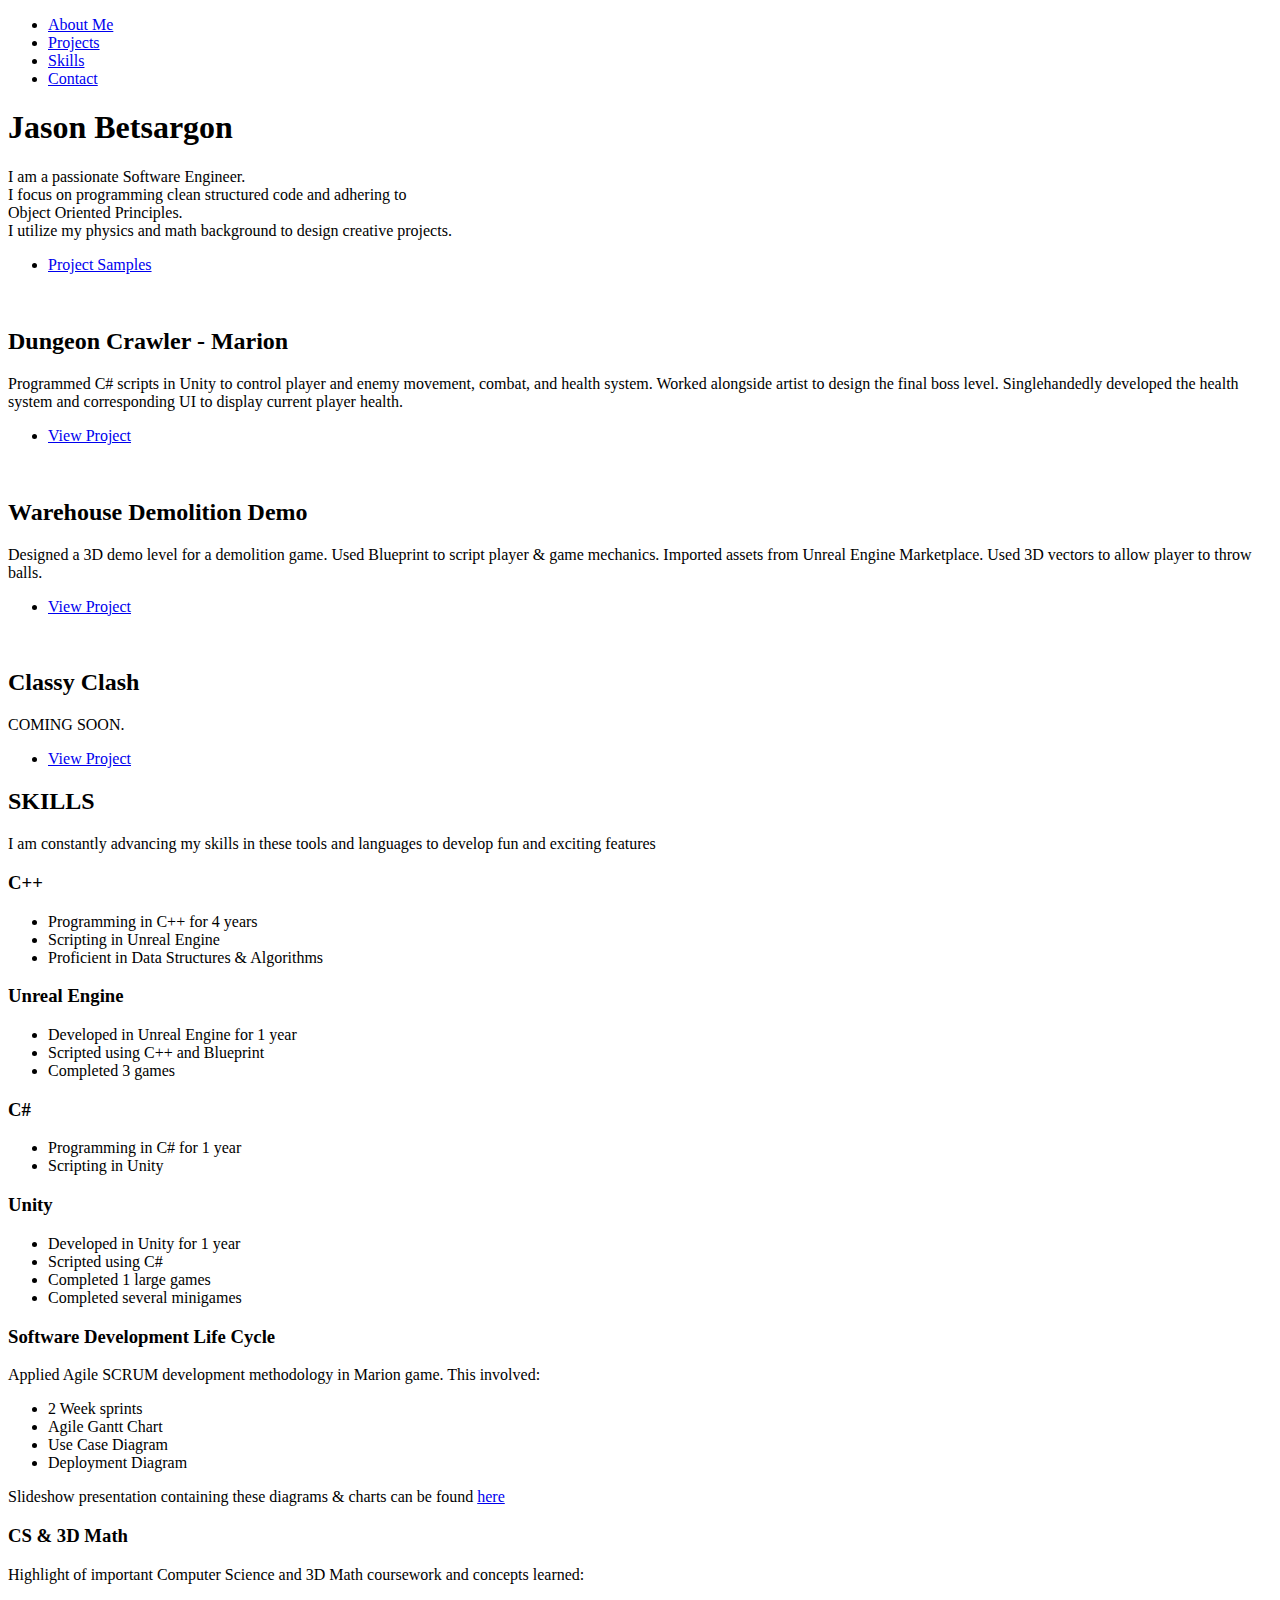
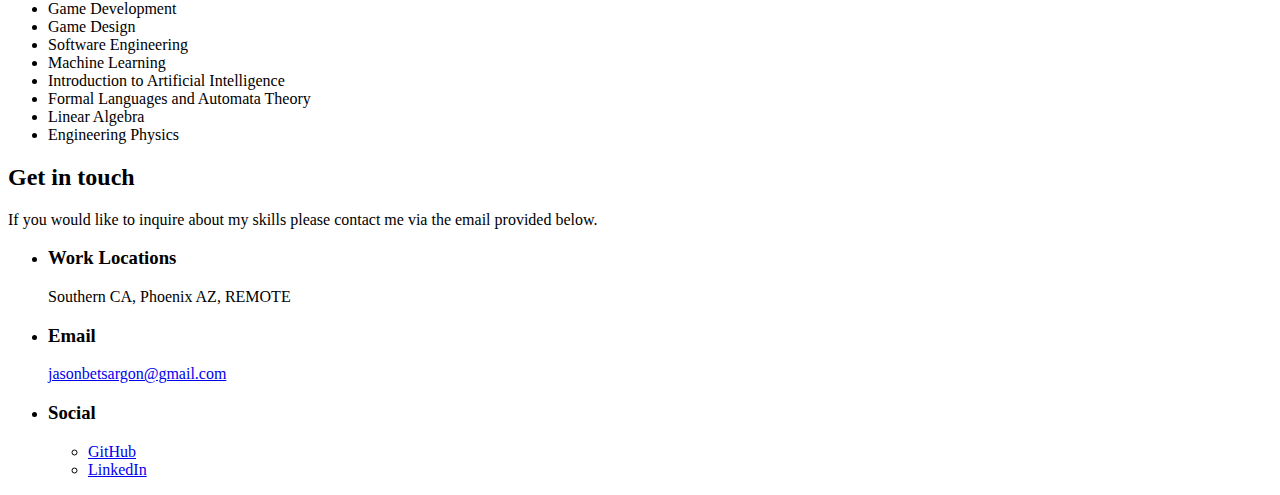
==== index.html @ b2f54de7 "Update index.html" ====
<!DOCTYPE HTML>
<!--
	Hyperspace by HTML5 UP
	html5up.net | @ajlkn
	Free for personal and commercial use under the CCA 3.0 license (html5up.net/license)
-->
<html>
	<head>
		<title>Portfolio</title>
		<meta charset="utf-8" />
		<meta name="viewport" content="width=device-width, initial-scale=1, user-scalable=no" />
		<link rel="stylesheet" href="assets/css/main.css" />
		<noscript><link rel="stylesheet" href="assets/css/noscript.css" /></noscript>
	</head>
	<body class="is-preload">

		<!-- Sidebar -->
			<section id="sidebar">
				<div class="inner">
					<nav>
						<ul>
							<li><a href="#intro">About Me</a></li>
							<li><a href="#one">Projects</a></li>
							<li><a href="#two">Skills</a></li>
							<li><a href="#three">Contact</a></li>
						</ul>
					</nav>
				</div>
			</section>

		<!-- Wrapper -->
			<div id="wrapper">

				<!-- Intro -->
					<section id="intro" class="wrapper style1 fullscreen fade-up">
						<div class="inner">
							<h1>Jason Betsargon</h1>
							<p>I am a passionate Software Engineer. <br />
							I focus on programming clean structured code and adhering to <br/>
							Object Oriented Principles.<br />
							I utilize my physics and math background to design creative projects.</p>
							<ul class="actions">
								<li><a href="#one" class="button scrolly">Project Samples</a></li>
							</ul>
						</div>
					</section>

				<!-- One -->
					<section id="one" class="wrapper style2 spotlights">
						<section>
							<a href="marion.html" class="image"><img src="images/marion1.jpg" alt="" data-position="center center" /></a>
							<div class="content">
								<div class="inner">
									<h2>Dungeon Crawler - Marion</h2>
									<p>Programmed C# scripts in Unity to control player and enemy movement, combat, and health system. 
										Worked alongside artist to design the final boss level. Singlehandedly 
										developed the health system and corresponding UI to display current player health. </p>
									<ul class="actions">
										<li><a href="marion.html" target="_blank" class="button">View Project</a></li>
									</ul>
								</div>
							</div>
						</section>
						<section>
							<a href="warehouse demolition.html" class="image"><img src="images/vlcsnap-2022-09-05-23h18m21s183.png" alt="" data-position="top center" /></a>
							<div class="content">
								<div class="inner">
									<h2>Warehouse Demolition Demo</h2>
									<p>Designed a 3D demo level for a demolition game. Used Blueprint to script player & 
										game mechanics. Imported assets from Unreal Engine Marketplace. Used 3D vectors 
										to allow player to throw balls.</p>
									<ul class="actions">
										<li><a href="warehouse demolition.html" target="_blank" class="button">View Project</a></li>
									</ul>
								</div>
							</div>
						</section>
						<section>
							<a href="obstacle run.html" class="image"><img src="images/pic03.jpg" alt="" data-position="25% 25%" /></a>
							<div class="content">
								<div class="inner">
									<h2>Classy Clash</h2>
									<p>COMING SOON.</p>
									<ul class="actions">
										<li><a href="obstacle run.html" target="_blank" class="button">View Project</a></li>
									</ul>
								</div>
							</div>
						</section>
					</section>

				<!-- Two -->
					<section id="two" class="wrapper style3 fade-up">
						<div class="inner">
							<h2>SKILLS</h2>
							<p>I am constantly advancing my skills in these tools and languages to develop fun and exciting features</p>
							<div class="features">
								<section>
									<span class="icon solid major fa-code"></span>
									<h3>C++</h3>
									<p>
										<ul>
											<li>Programming in C++ for 4 years</li>
											<li>Scripting in Unreal Engine</li>
											<li>Proficient in Data Structures & Algorithms</li>
										</ul>
									</p>
								</section>
								<section>
									<span class="icon solid major fa-desktop"></span>
									<h3>Unreal Engine</h3>
									<p>
										<ul>
											<li>Developed in Unreal Engine for 1 year</li>
											<li>Scripted using C++ and Blueprint</li>
											<li>Completed 3 games</li>
										</ul>
									</p>
								</section>
								<section>
									<span class="icon solid major fa-code"></span>
									<h3>C#</h3>
									<p>
										<ul>
											<li>Programming in C# for 1 year</li>
											<li>Scripting in Unity</li>
										</ul>
									</p>
								</section>
								<section>
									<span class="icon solid major fa-desktop"></span>
									<h3>Unity</h3>
									<p>
										<ul>
											<li>Developed in Unity for 1 year</li>
											<li>Scripted using C#</li>
											<li>Completed 1 large games</li>
											<li>Completed several minigames</li>
										</ul>
									</p>
								</section>
								<section>
									<span class="icon major fa-gem"></span>
									<h3>Software Development Life Cycle</h3>
									<p>Applied Agile SCRUM development methodology in Marion game. This involved: 
									<ul>
										<li>2 Week sprints</li>
										<li>Agile Gantt Chart</li>
										<li>Use Case Diagram</li>
										<li>Deployment Diagram</li>
									</ul>
									Slideshow presentation containing these diagrams & charts can be found 
									<a href = "https://docs.google.com/presentation/d/1pOGmqnr9TweBfdFLP4l63LkqtCLtgBRUUoQ4bgDobNs/edit#slide=id.g1f87997393_0_782" 
									   target = "_blank">here</a>
									</p>
								</section>
								<section>
									<span class="icon major fa-gem"></span>
									<h3>CS & 3D Math</h3>
									<p>Highlight of important Computer Science and 3D Math coursework and concepts learned: 
									<ul>
										<li>Game Development</li>
										<li>Game Design</li>
										<li>Software Engineering</li>
										<li>Machine Learning</li>
										<li>Introduction to Artificial Intelligence</li>
										<li>Formal Languages and Automata Theory</li>
										<li>Linear Algebra</li>
										<li>Engineering Physics</li>
									</ul>
									</p>
								</section>
							</div>
						</div>
					</section>

				<!-- Three -->
					<section id="three" class="wrapper style1 fade-up">
						<div class="inner">
							<h2>Get in touch</h2>
							<p>If you would like to inquire about my skills please contact me via the email provided below.</p>
							<div>
								<section>
									<ul class="contact">
										<li>
											<h3>Work Locations</h3>
											<span>Southern CA, Phoenix AZ, REMOTE</span>
										</li>
										<li>
											<h3>Email</h3>
											<a href="#">jasonbetsargon@gmail.com</a>
										</li>
										<li>
											<h3>Social</h3>
											<ul class="icons">
												<li><a href="https://github.com/JasonBet" target="_blank" class="icon brands fa-github"><span class="label">GitHub</span></a></li>
												<li><a href="https://www.linkedin.com/in/jason-betsargon/" target="_blank" class="icon brands fa-linkedin-in"><span class="label">LinkedIn</span></a></li>
											</ul>
										</li>
									</ul>
								</section>
							</div>
						</div>
					</section>

			</div>

		<!-- Footer -->

		<!-- Scripts -->
			<script src="assets/js/jquery.min.js"></script>
			<script src="assets/js/jquery.scrollex.min.js"></script>
			<script src="assets/js/jquery.scrolly.min.js"></script>
			<script src="assets/js/browser.min.js"></script>
			<script src="assets/js/breakpoints.min.js"></script>
			<script src="assets/js/util.js"></script>
			<script src="assets/js/main.js"></script>

	</body>
</html>
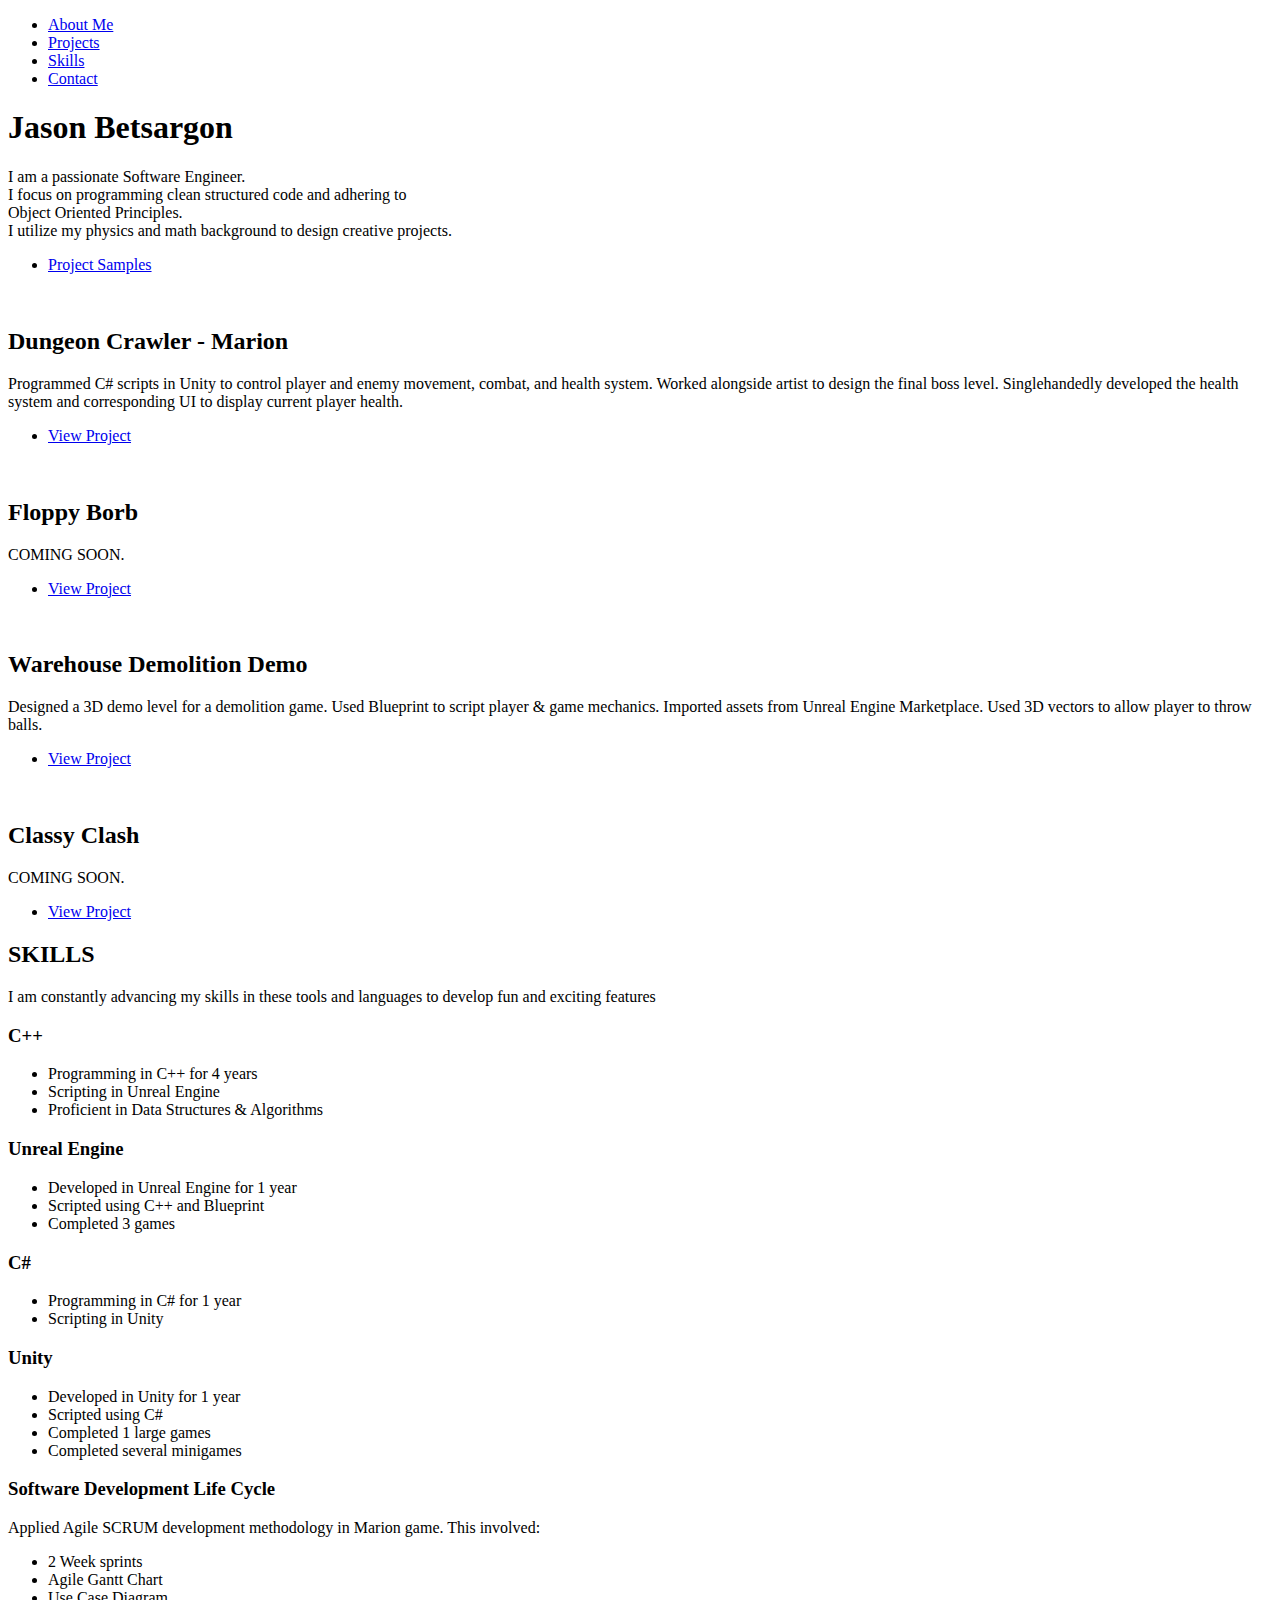
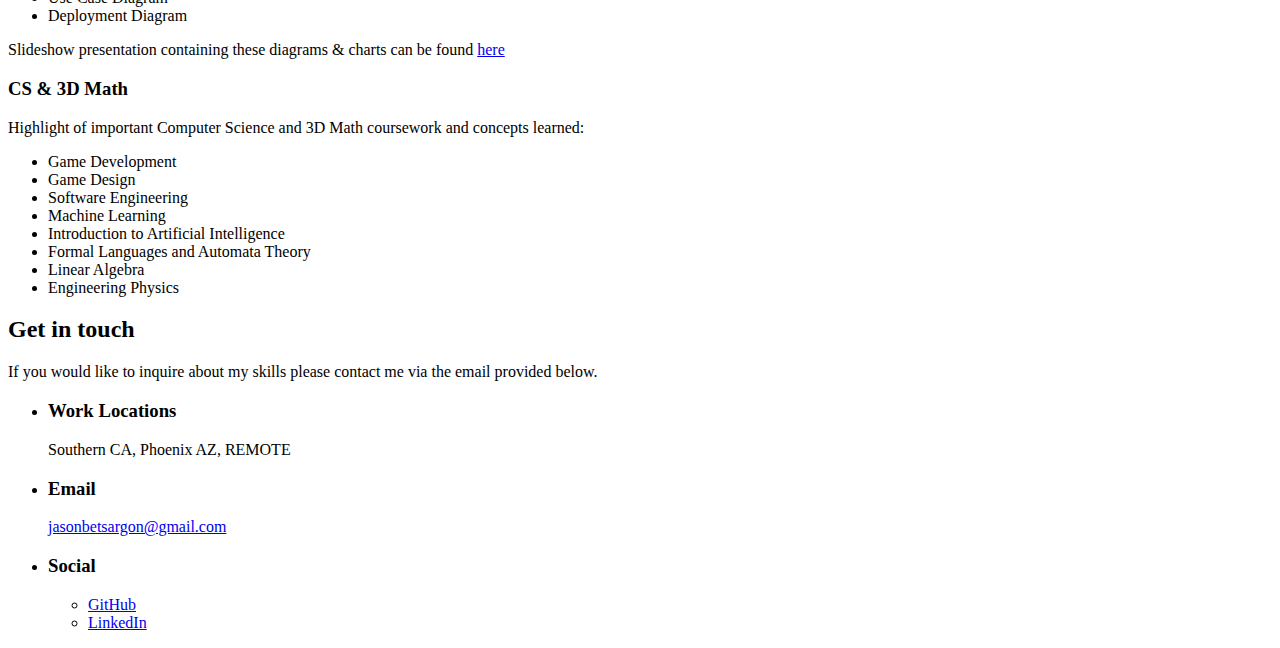
==== commit 6bb28b82: "Update index.html" ====
--- a/index.html
+++ b/index.html
@@ -57,6 +57,18 @@
 										developed the health system and corresponding UI to display current player health. </p>
 									<ul class="actions">
 										<li><a href="marion.html" target="_blank" class="button">View Project</a></li>
+									</ul>
+								</div>
+							</div>
+						</section>
+						<section>
+							<a href="Floppy Borb.html" class="image"><img src="images/pic03.jpg" alt="" data-position="25% 25%" /></a>
+							<div class="content">
+								<div class="inner">
+									<h2>Floppy Borb</h2>
+									<p>COMING SOON.</p>
+									<ul class="actions">
+										<li><a href="Floppy Borb.html" target="_blank" class="button">View Project</a></li>
 									</ul>
 								</div>
 							</div>
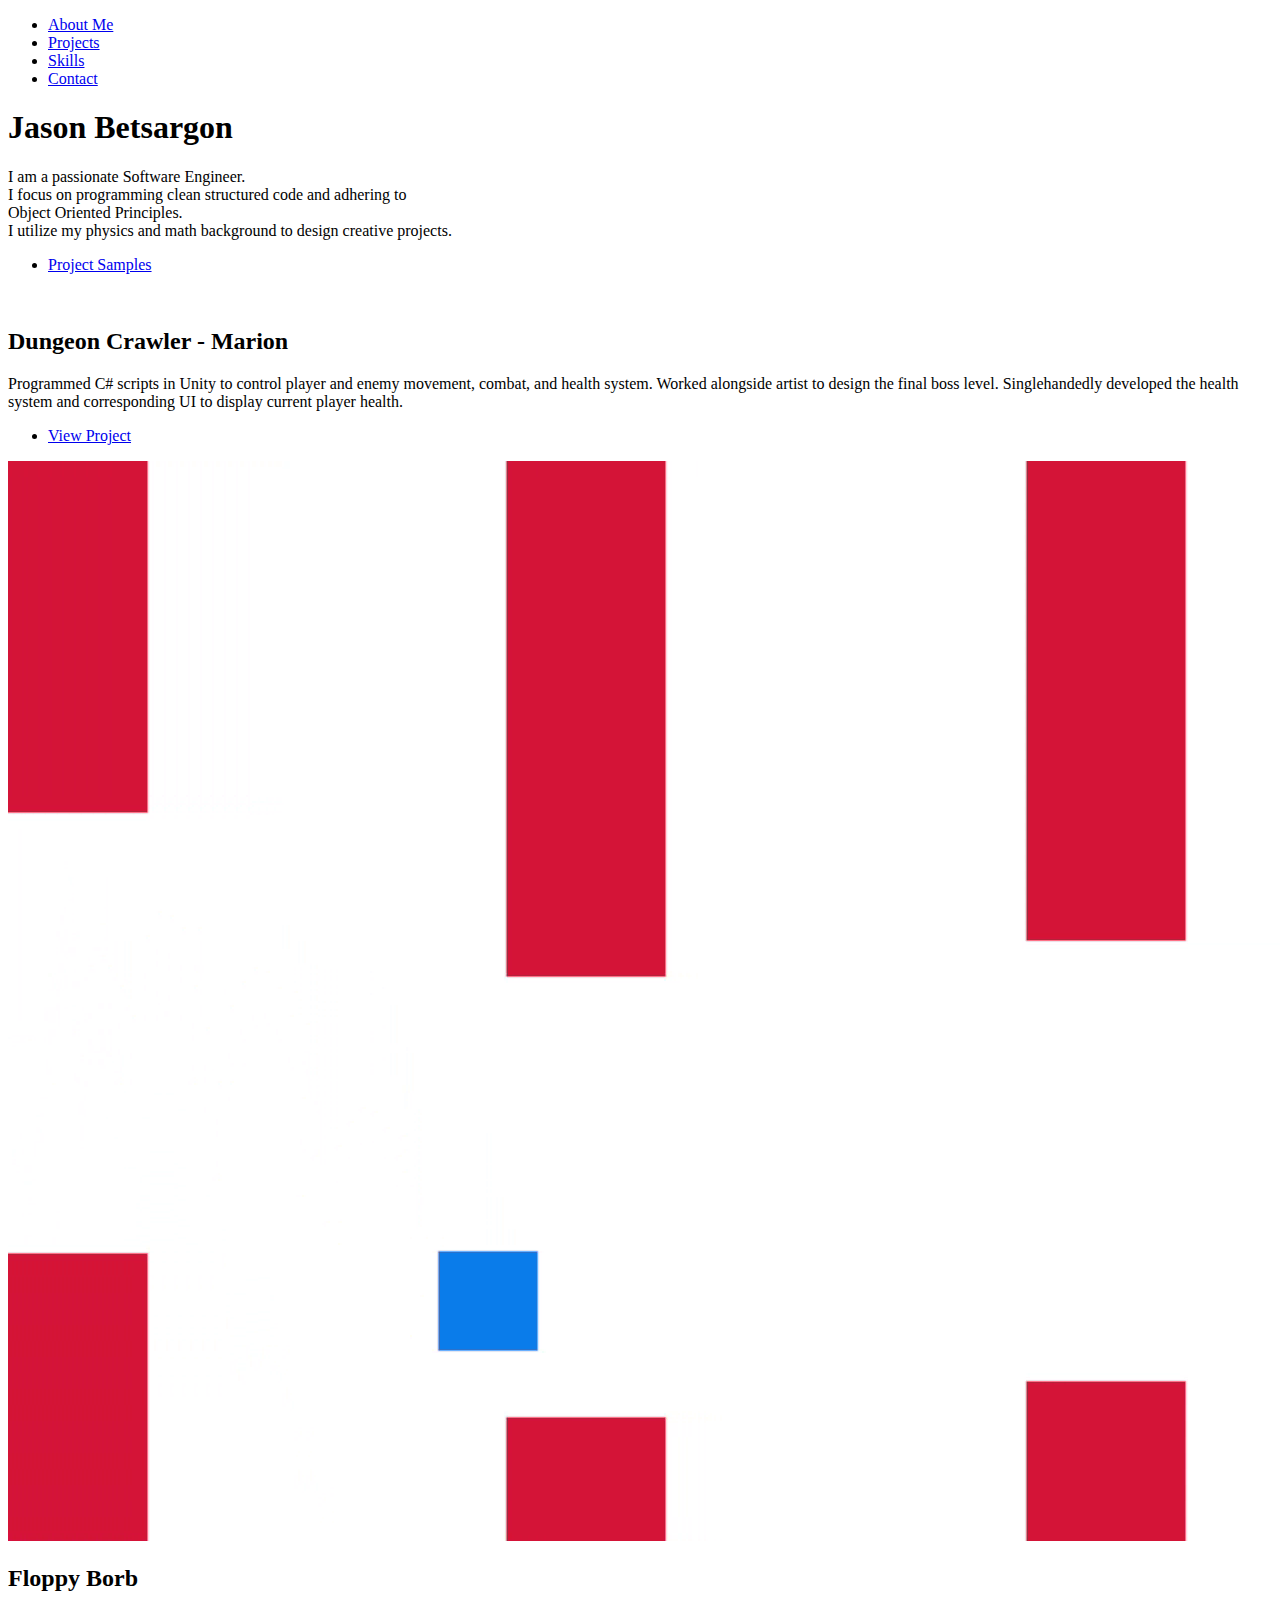
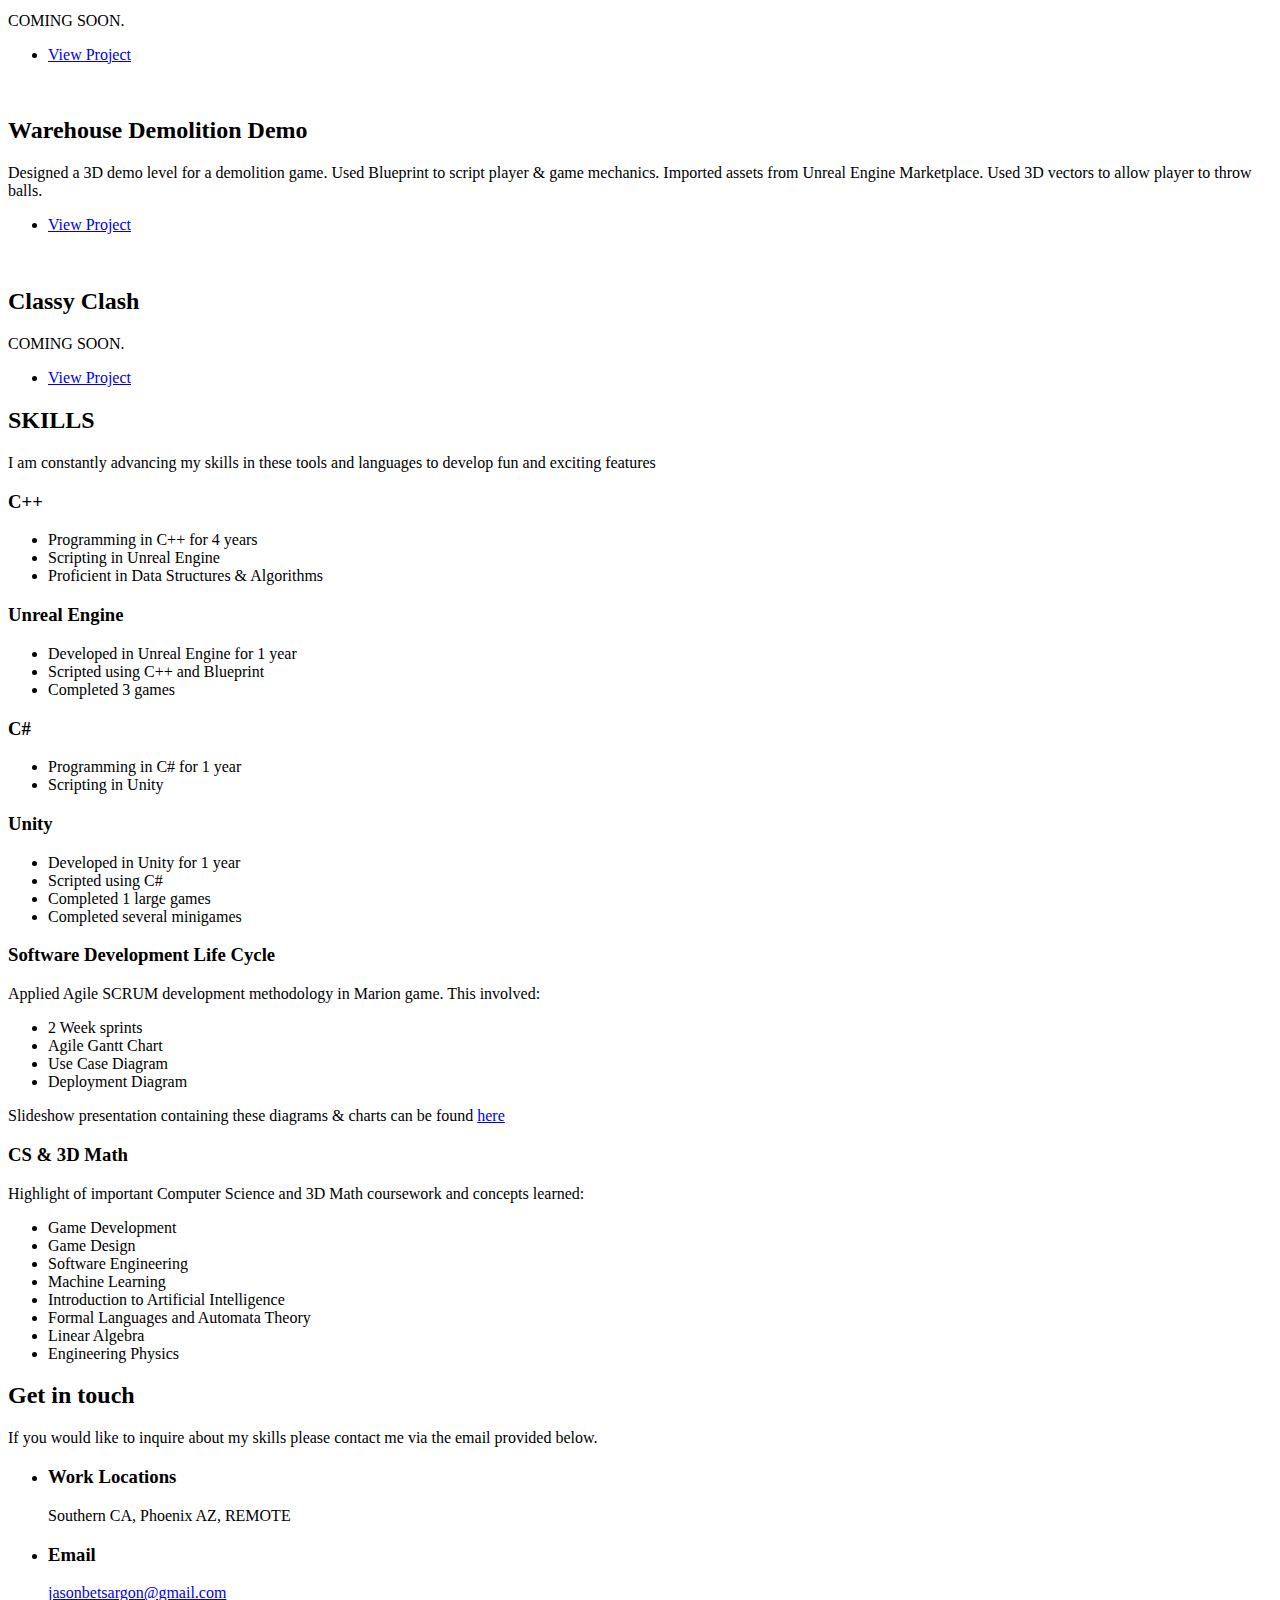
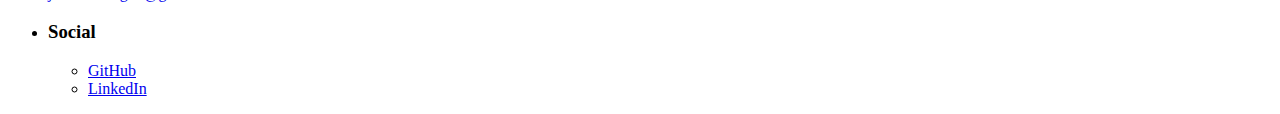
==== commit 5c086da0: "Update index.html" ====
--- a/index.html
+++ b/index.html
@@ -62,7 +62,7 @@
 							</div>
 						</section>
 						<section>
-							<a href="Floppy Borb.html" class="image"><img src="images/pic03.jpg" alt="" data-position="25% 25%" /></a>
+							<a href="Floppy Borb.html" class="image"><img src="images/floppyborb3.png" alt="" data-position="25% 25%" /></a>
 							<div class="content">
 								<div class="inner">
 									<h2>Floppy Borb</h2>
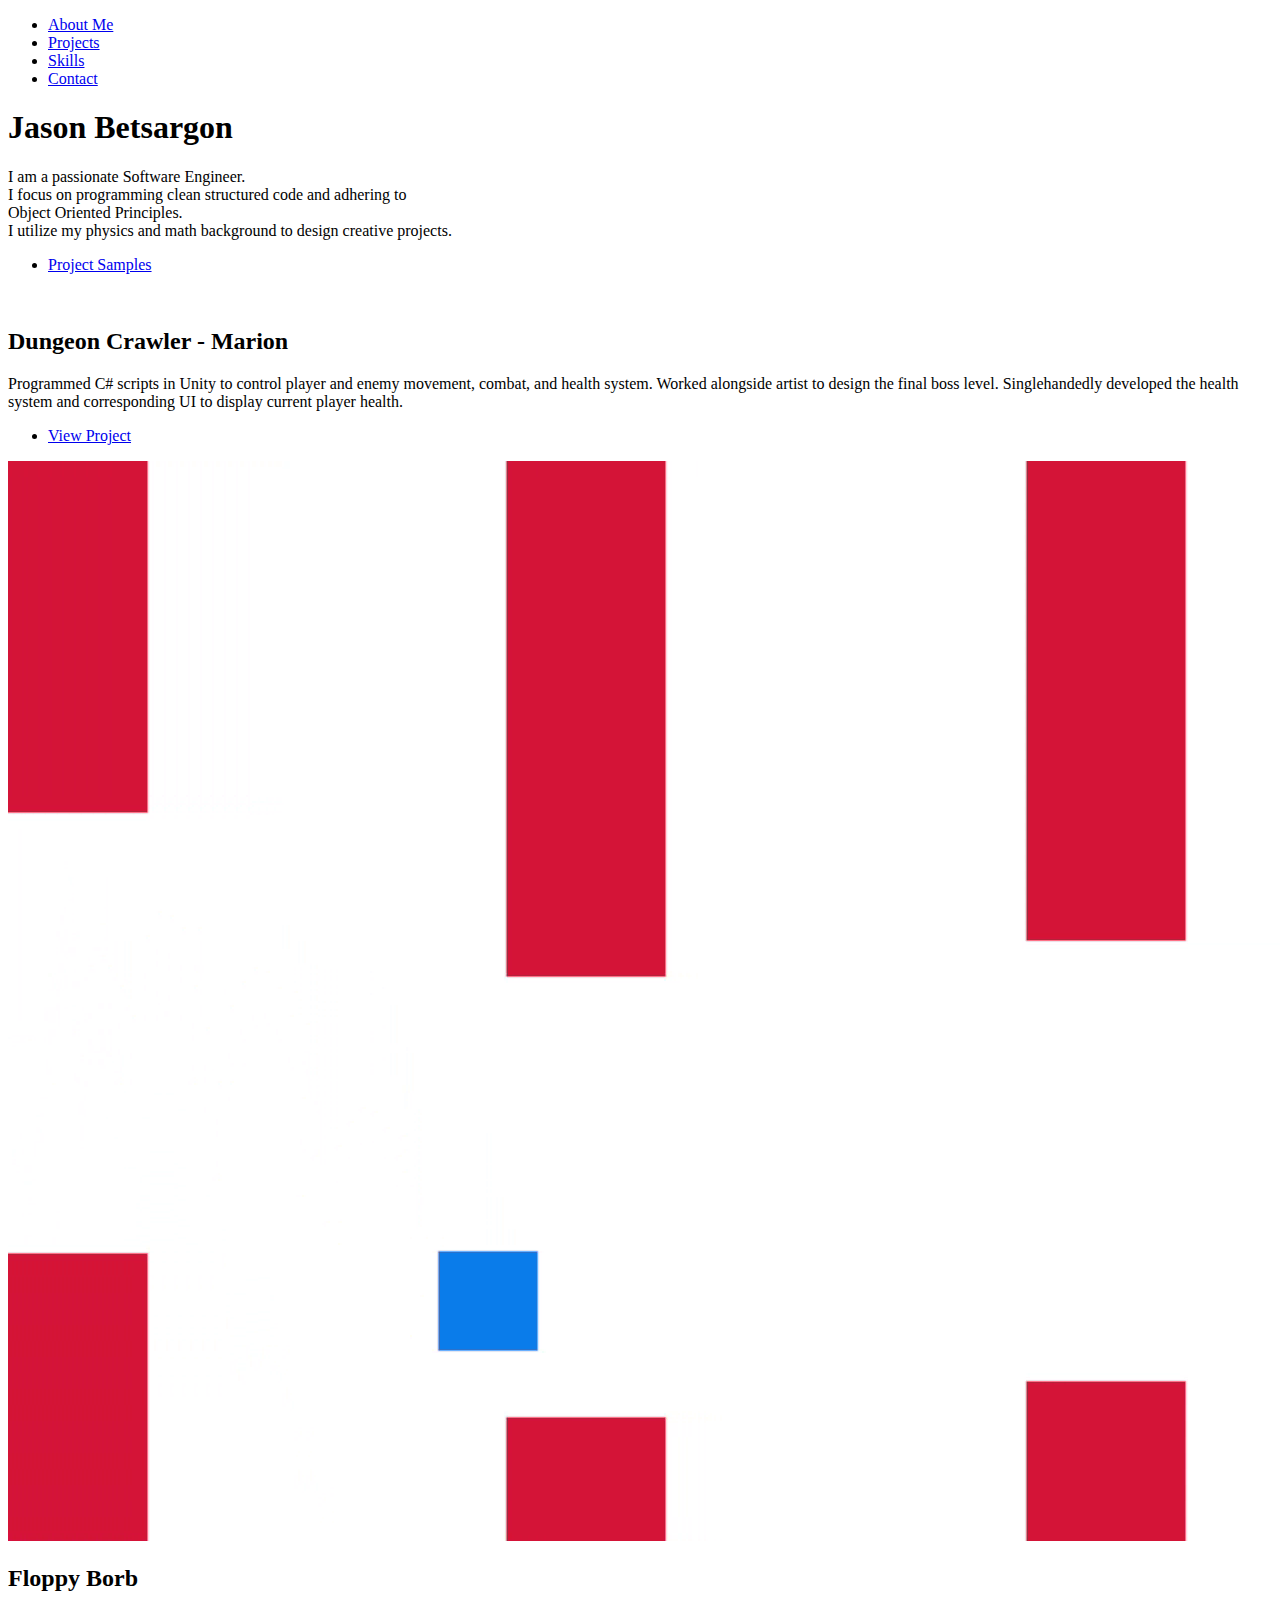
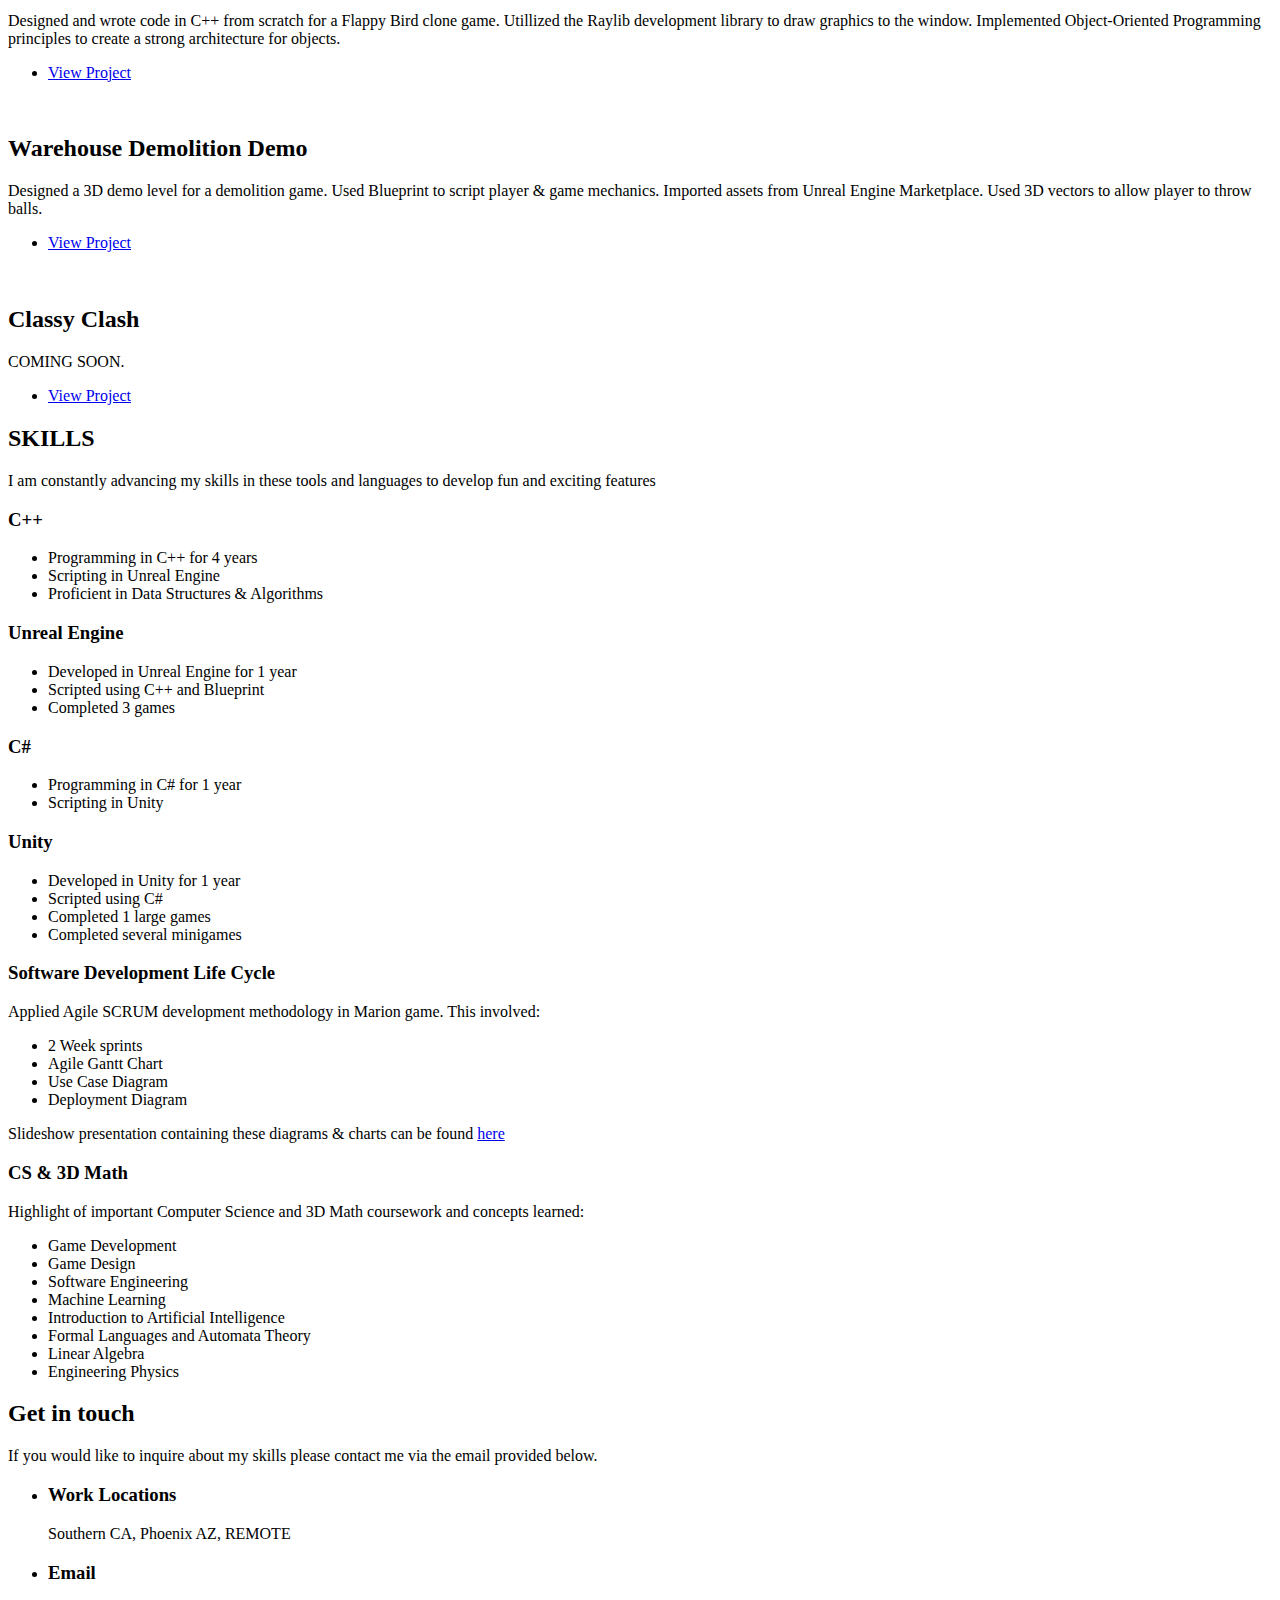
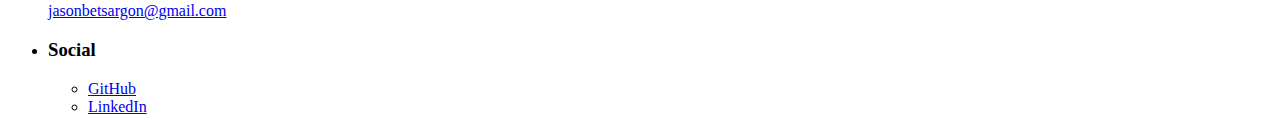
==== commit d7ea59a3: "Update index.html" ====
--- a/index.html
+++ b/index.html
@@ -66,7 +66,9 @@
 							<div class="content">
 								<div class="inner">
 									<h2>Floppy Borb</h2>
-									<p>COMING SOON.</p>
+									<p>Designed and wrote code in C++ from scratch for a Flappy Bird clone game. Utillized the Raylib development 
+									library to draw graphics to the window. Implemented Object-Oriented Programming principles to 
+									create a strong architecture for objects.</p>
 									<ul class="actions">
 										<li><a href="Floppy Borb.html" target="_blank" class="button">View Project</a></li>
 									</ul>
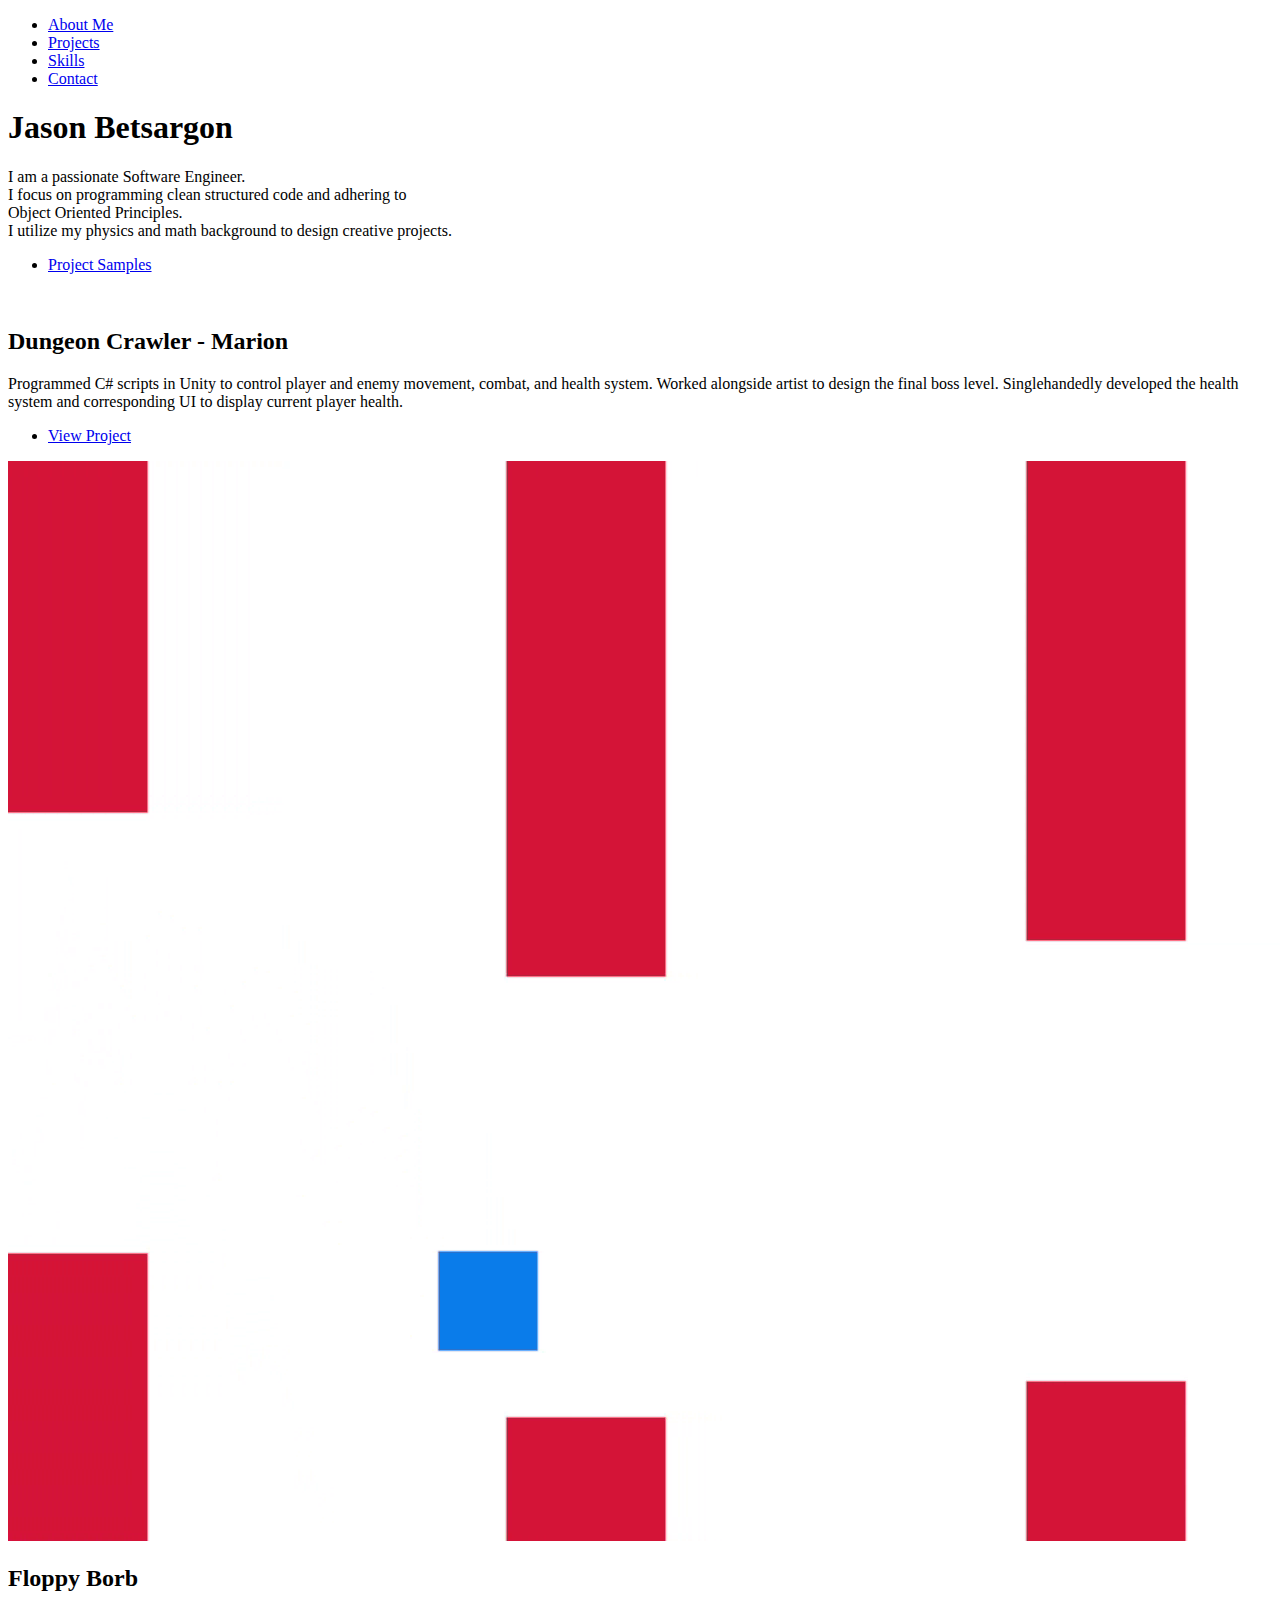
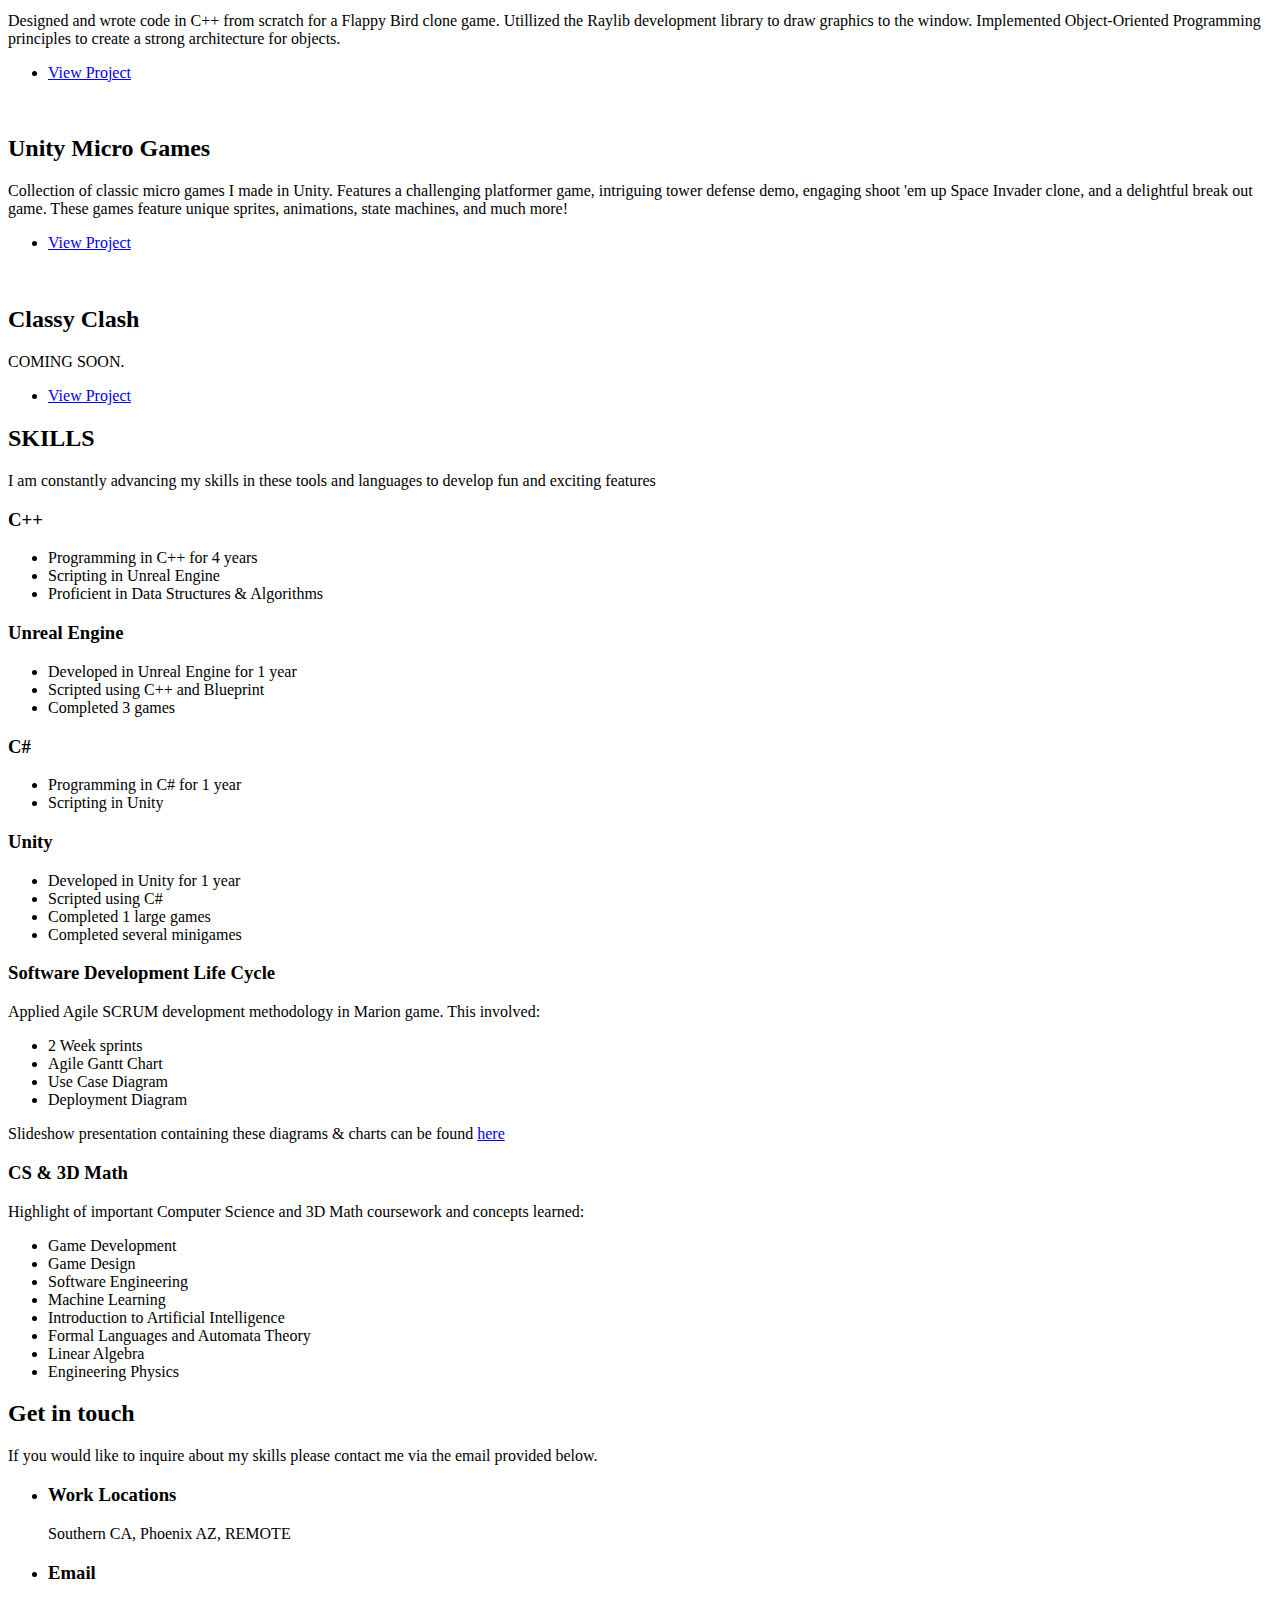
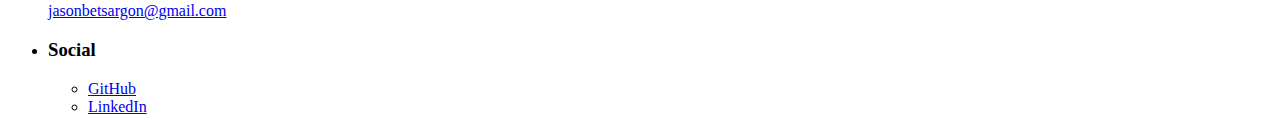
==== commit 6782b711: "Update index.html" ====
--- a/index.html
+++ b/index.html
@@ -76,15 +76,15 @@
 							</div>
 						</section>
 						<section>
-							<a href="warehouse demolition.html" class="image"><img src="images/vlcsnap-2022-09-05-23h18m21s183.png" alt="" data-position="top center" /></a>
-							<div class="content">
-								<div class="inner">
-									<h2>Warehouse Demolition Demo</h2>
-									<p>Designed a 3D demo level for a demolition game. Used Blueprint to script player & 
-										game mechanics. Imported assets from Unreal Engine Marketplace. Used 3D vectors 
-										to allow player to throw balls.</p>
-									<ul class="actions">
-										<li><a href="warehouse demolition.html" target="_blank" class="button">View Project</a></li>
+							<a href="Unity Micro Games.html" class="image"><img src="images/vlcsnap-2022-09-05-23h18m21s183.png" alt="" data-position="top center" /></a>
+							<div class="content">
+								<div class="inner">
+									<h2>Unity Micro Games</h2>
+									<p>Collection of classic micro games I made in Unity. Features a challenging platformer game, intriguing tower defense
+									demo, engaging shoot 'em up Space Invader clone, and a delightful break out game. These games feature unique sprites, 
+									animations, state machines, and much more!</p>
+									<ul class="actions">
+										<li><a href="Unity Micro Games.html" target="_blank" class="button">View Project</a></li>
 									</ul>
 								</div>
 							</div>
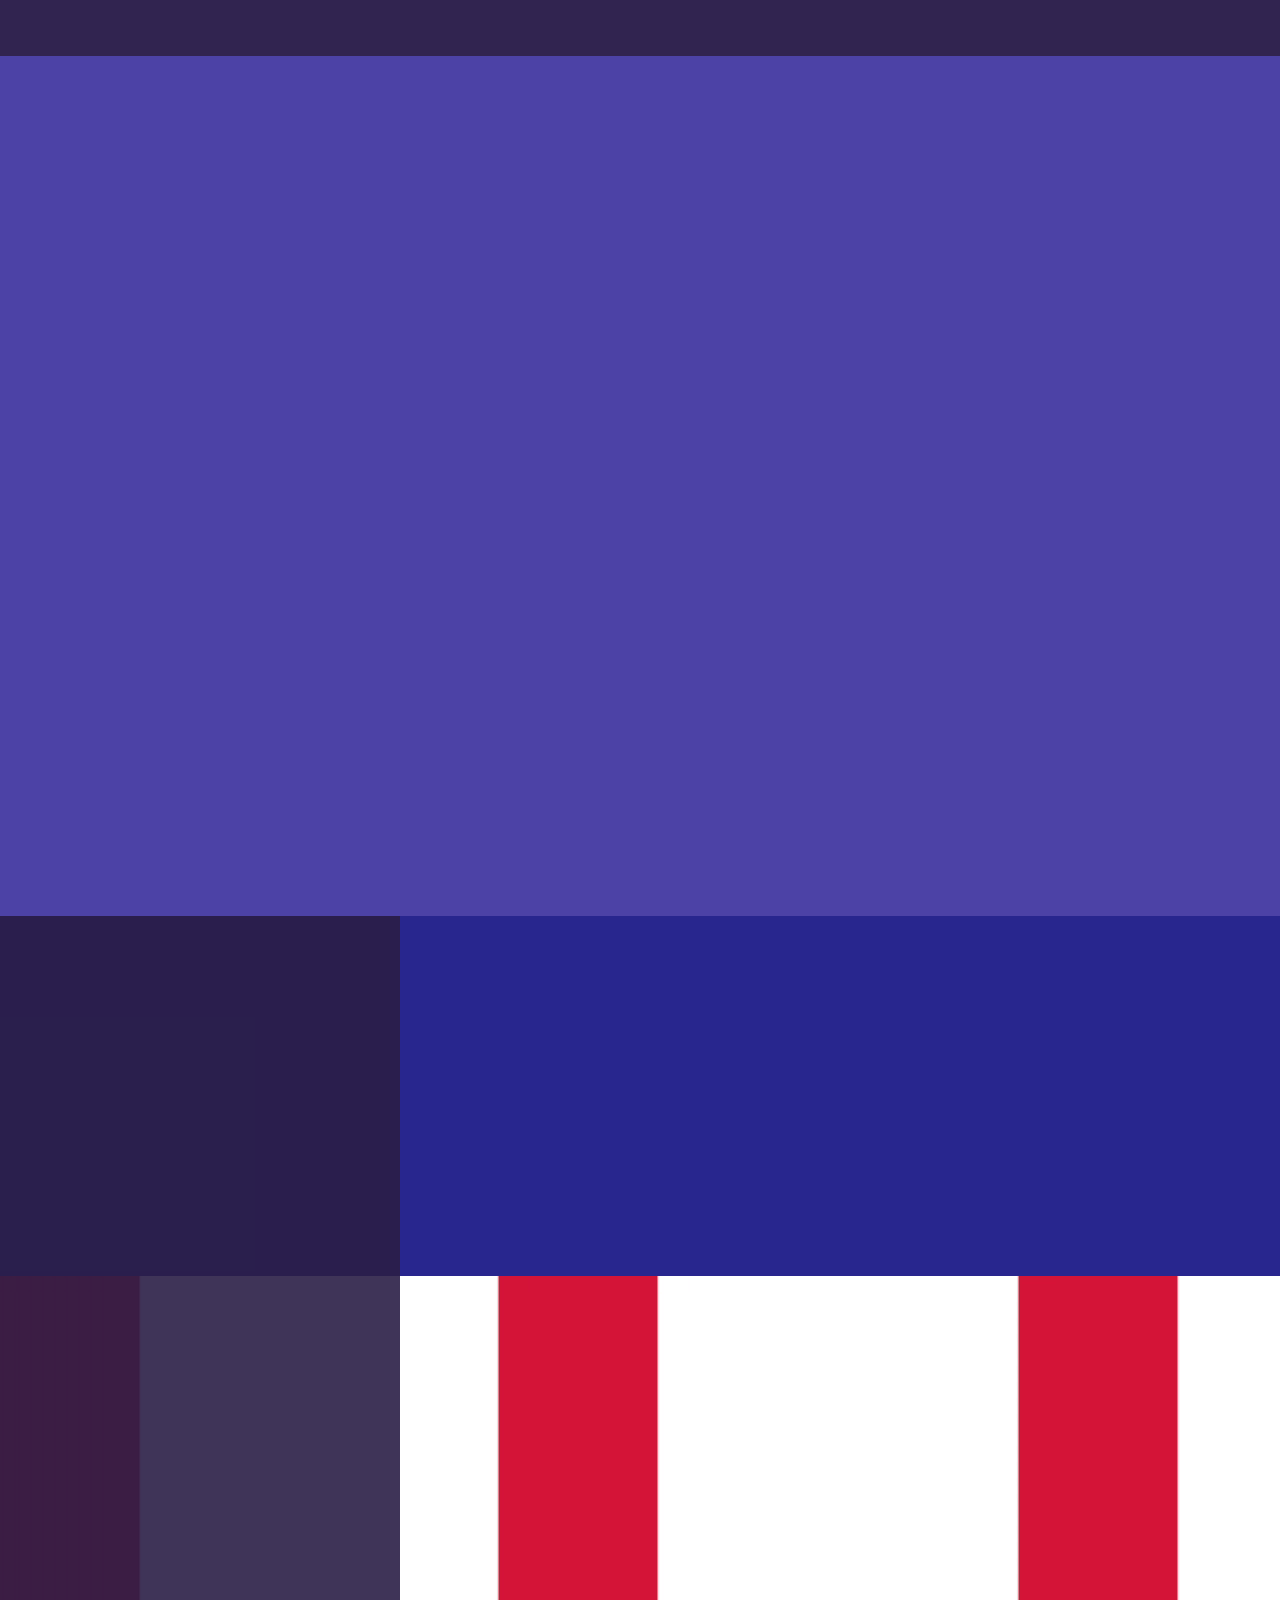
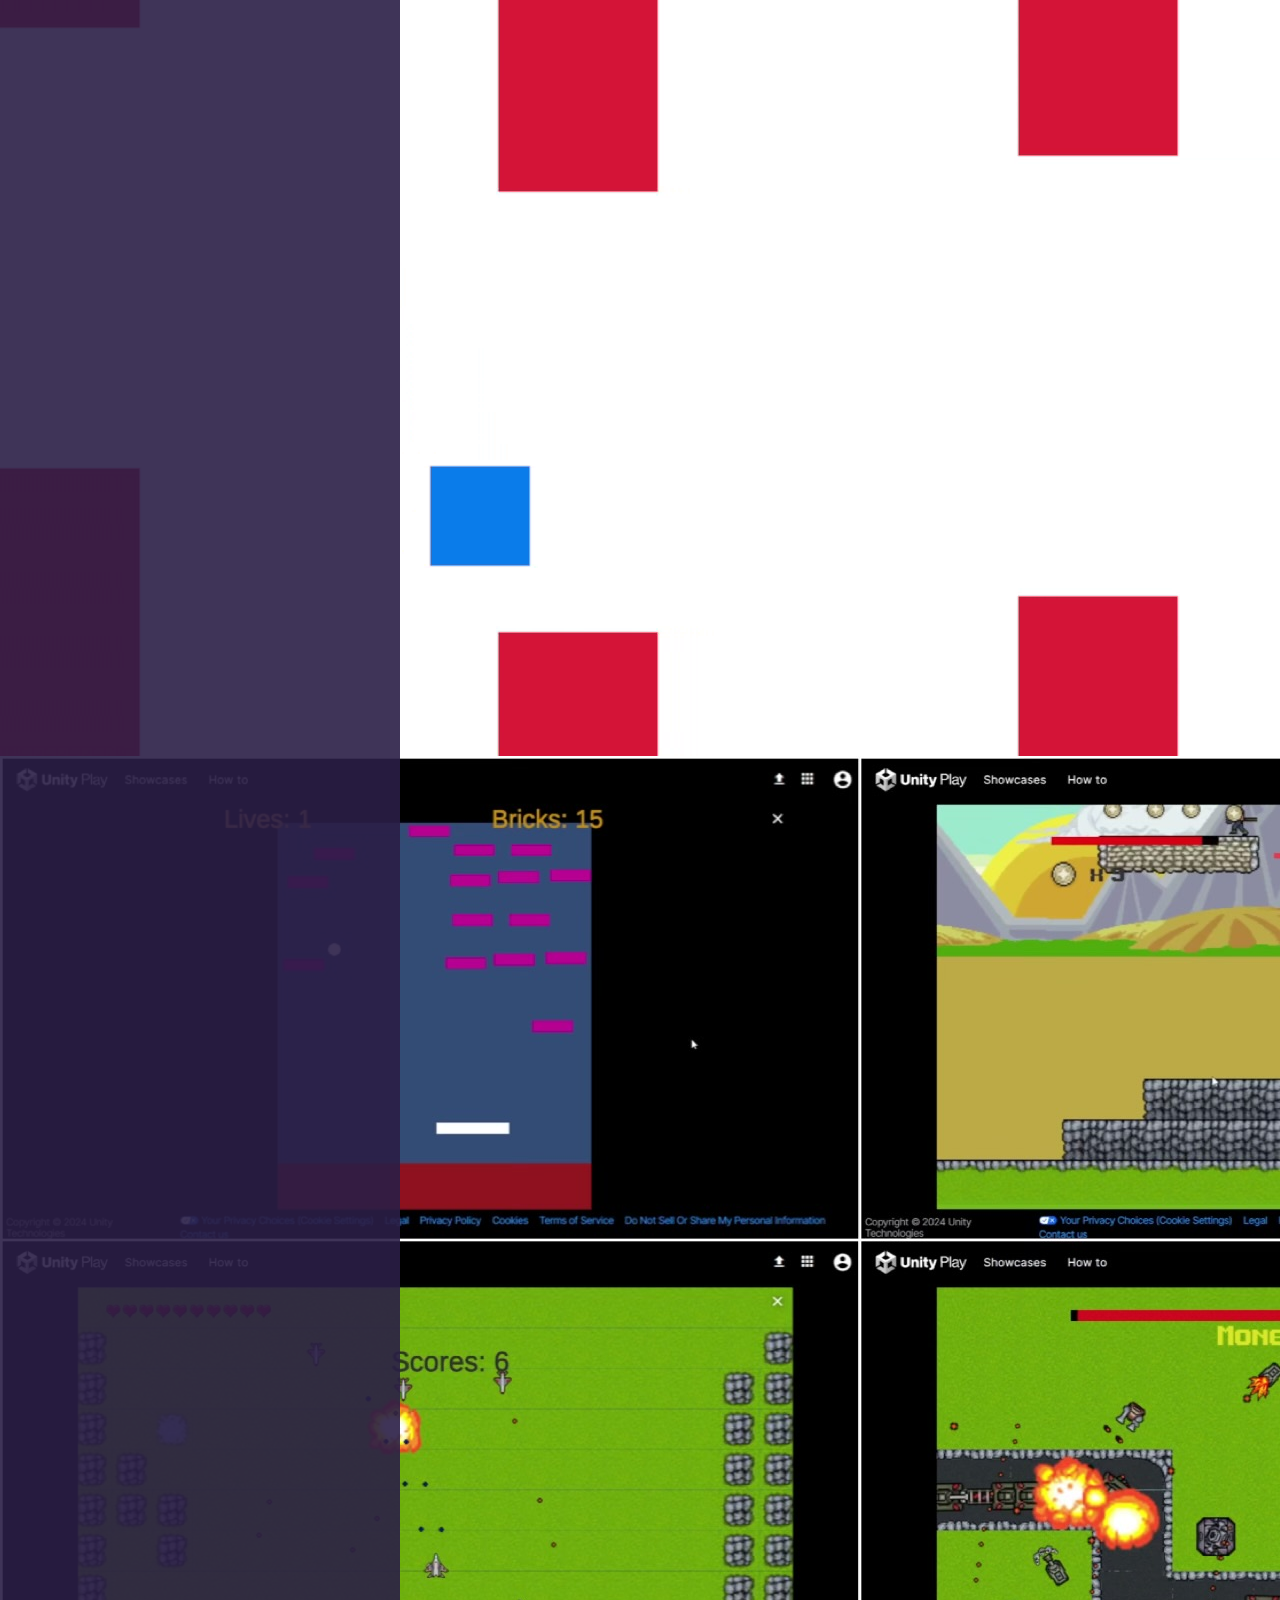
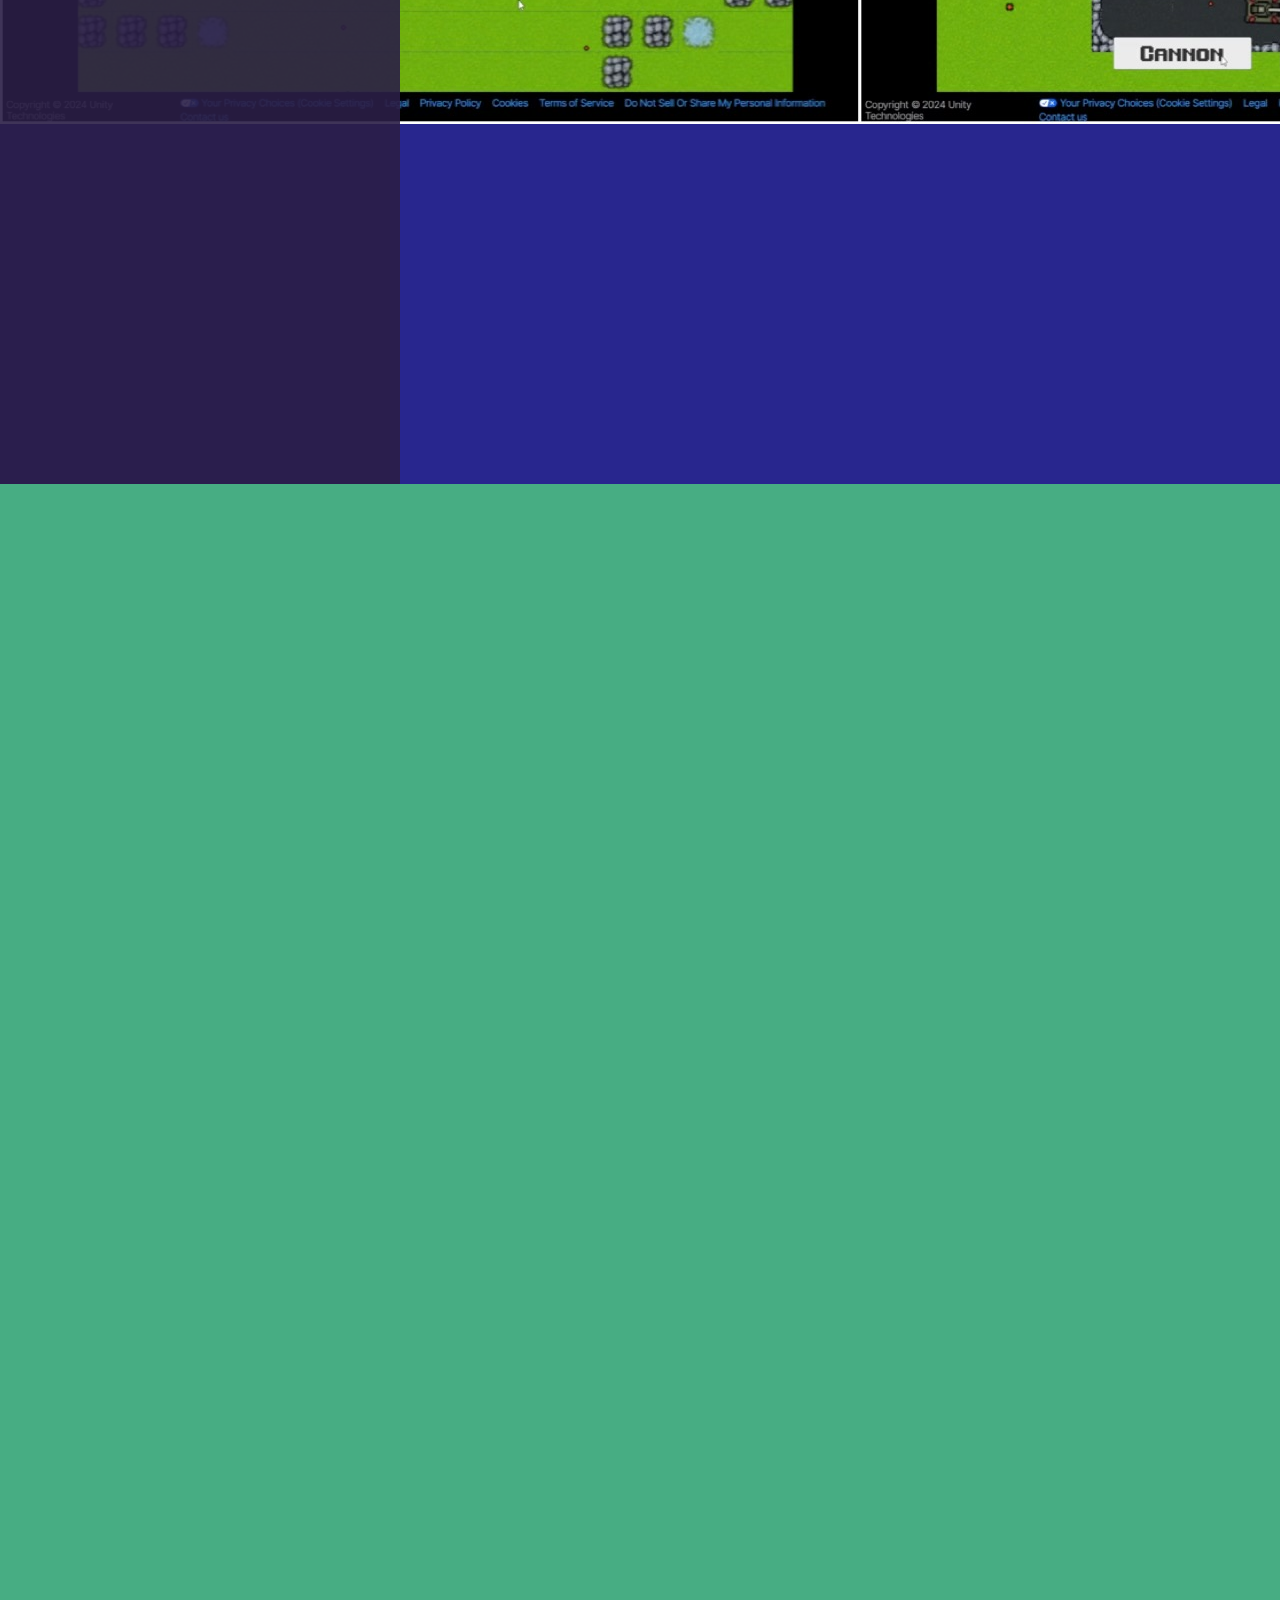
==== commit 09b64b35: "Update index.html" ====
--- a/index.html
+++ b/index.html
@@ -76,7 +76,7 @@
 							</div>
 						</section>
 						<section>
-							<a href="Unity Micro Games.html" class="image"><img src="images/vlcsnap-2022-09-05-23h18m21s183.png" alt="" data-position="top center" /></a>
+							<a href="Unity Micro Games.html" class="image"><img src="images/unitygames.jpg" alt="" data-position="top center" /></a>
 							<div class="content">
 								<div class="inner">
 									<h2>Unity Micro Games</h2>
--- a/assets/css/main.css
+++ b/assets/css/main.css
@@ -0,0 +1,3922 @@
+@import url(fontawesome-all.min.css);
+
+/*
+	Hyperspace by HTML5 UP
+	html5up.net | @ajlkn
+	Free for personal and commercial use under the CCA 3.0 license (html5up.net/license)
+*/
+
+html, body, div, span, applet, object,
+iframe, h1, h2, h3, h4, h5, h6, p, blockquote,
+pre, a, abbr, acronym, address, big, cite,
+code, del, dfn, em, img, ins, kbd, q, s, samp,
+small, strike, strong, sub, sup, tt, var, b,
+u, i, center, dl, dt, dd, ol, ul, li, fieldset,
+form, label, legend, table, caption, tbody,
+tfoot, thead, tr, th, td, article, aside,
+canvas, details, embed, figure, figcaption,
+footer, header, hgroup, menu, nav, output, ruby,
+section, summary, time, mark, audio, video {
+	margin: 0;
+	padding: 0;
+	border: 0;
+	font-size: 100%;
+	font: inherit;
+	vertical-align: baseline;}
+
+article, aside, details, figcaption, figure,
+footer, header, hgroup, menu, nav, section {
+	display: block;}
+
+body {
+	line-height: 1;
+}
+
+ol, ul {
+	list-style: none;
+}
+
+blockquote, q {
+	quotes: none;
+}
+
+	blockquote:before, blockquote:after, q:before, q:after {
+		content: '';
+		content: none;
+	}
+
+table {
+	border-collapse: collapse;
+	border-spacing: 0;
+}
+
+body {
+	-webkit-text-size-adjust: none;
+}
+
+mark {
+	background-color: transparent;
+	color: inherit;
+}
+
+input::-moz-focus-inner {
+	border: 0;
+	padding: 0;
+}
+
+input, select, textarea {
+	-moz-appearance: none;
+	-webkit-appearance: none;
+	-ms-appearance: none;
+	appearance: none;
+}
+
+.column {
+  float: left;
+  width: 33.33%;
+  padding: 5px;
+}
+
+/* Clear floats after image containers */
+.row::after {
+  content: "";
+  clear: both;
+  display: table;
+}
+
+/* Basic */
+
+	@-ms-viewport {
+		width: device-width;
+	}
+
+	body {
+		-ms-overflow-style: scrollbar;
+	}
+
+	@media screen and (max-width: 480px) {
+
+		html, body {
+			min-width: 320px;
+		}
+
+	}
+
+	html {
+		box-sizing: border-box;
+	}
+
+	*, *:before, *:after {
+		box-sizing: inherit;
+	}
+
+	body {
+		background: #312450;
+	}
+
+		body.is-preload *, body.is-preload *:before, body.is-preload *:after {
+			-moz-animation: none !important;
+			-webkit-animation: none !important;
+			-ms-animation: none !important;
+			animation: none !important;
+			-moz-transition: none !important;
+			-webkit-transition: none !important;
+			-ms-transition: none !important;
+			transition: none !important;
+		}
+
+/* Type */
+
+	body, input, select, textarea {
+		color: rgba(255, 255, 255, 0.75);
+		font-family: Arial, Helvetica, sans-serif;
+		font-size: 16.5pt;
+		font-weight: normal;
+		line-height: 1.75;
+	}
+
+		@media screen and (max-width: 1680px) {
+
+			body, input, select, textarea {
+				font-size: 13pt;
+			}
+
+		}
+
+		@media screen and (max-width: 1280px) {
+
+			body, input, select, textarea {
+				font-size: 12pt;
+			}
+
+		}
+
+		@media screen and (max-width: 360px) {
+
+			body, input, select, textarea {
+				font-size: 11pt;
+			}
+
+		}
+
+	a {
+		-moz-transition: color 0.2s ease, border-bottom-color 0.2s ease;
+		-webkit-transition: color 0.2s ease, border-bottom-color 0.2s ease;
+		-ms-transition: color 0.2s ease, border-bottom-color 0.2s ease;
+		transition: color 0.2s ease, border-bottom-color 0.2s ease;
+		border-bottom: dotted 1px rgba(255, 255, 255, 0.35);
+		color: inherit;
+		text-decoration: none;
+	}
+
+		a:hover {
+			border-bottom-color: transparent;
+			color: #ffffff;
+		}
+
+	strong, b {
+		color: #ffffff;
+		font-weight: bold;
+	}
+
+	em, i {
+		font-style: italic;
+	}
+
+	p {
+		margin: 0 0 2em 0;
+	}
+
+	h1, h2, h3, h4, h5, h6 {
+		color: #ffffff;
+		font-weight: bold;
+		line-height: 1.5;
+		margin: 0 0 0.5em 0;
+	}
+
+		h1 a, h2 a, h3 a, h4 a, h5 a, h6 a {
+			color: inherit;
+			text-decoration: none;
+		}
+
+	h1 {
+		font-size: 2.75em;
+	}
+
+		h1.major {
+			margin: 0 0 1.3em 0;
+			position: relative;
+			padding-bottom: 0.35em;
+		}
+
+			h1.major:after {
+				background-image: -moz-linear-gradient(to right, #5e42a6, #b74e91);
+				background-image: -webkit-linear-gradient(to right, #5e42a6, #b74e91);
+				background-image: -ms-linear-gradient(to right, #5e42a6, #b74e91);
+				background-image: linear-gradient(to right, #5e42a6, #b74e91);
+				-moz-transition: max-width 0.2s ease;
+				-webkit-transition: max-width 0.2s ease;
+				-ms-transition: max-width 0.2s ease;
+				transition: max-width 0.2s ease;
+				border-radius: 0.2em;
+				bottom: 0;
+				content: '';
+				height: 0.05em;
+				position: absolute;
+				right: 0;
+				width: 100%;
+			}
+
+	h2 {
+		font-size: 1.75em;
+	}
+
+	h3 {
+		font-size: 1.1em;
+	}
+
+	h4 {
+		font-size: 1em;
+	}
+
+	h5 {
+		font-size: 0.8em;
+	}
+
+	h6 {
+		font-size: 0.6em;
+	}
+
+	@media screen and (max-width: 736px) {
+
+		h1 {
+			font-size: 2em;
+		}
+
+		h2 {
+			font-size: 1.25em;
+		}
+
+		h3 {
+			font-size: 1em;
+		}
+
+		h4 {
+			font-size: 0.8em;
+		}
+
+		h5 {
+			font-size: 0.6em;
+		}
+
+		h6 {
+			font-size: 0.6em;
+		}
+
+	}
+
+	sub {
+		font-size: 0.8em;
+		position: relative;
+		top: 0.5em;
+	}
+
+	sup {
+		font-size: 0.8em;
+		position: relative;
+		top: -0.5em;
+	}
+
+	blockquote {
+		border-left: solid 4px rgba(255, 255, 255, 0.15);
+		font-style: italic;
+		margin: 0 0 2em 0;
+		padding: 0.5em 0 0.5em 2em;
+	}
+
+	code {
+		background: rgba(255, 255, 255, 0.05);
+		border-radius: 0.25em;
+		border: solid 1px rgba(255, 255, 255, 0.15);
+		font-family: "Courier New", monospace;
+		font-size: 0.9em;
+		margin: 0 0.25em;
+		padding: 0.25em 0.65em;
+	}
+
+	pre {
+		-webkit-overflow-scrolling: touch;
+		font-family: "Courier New", monospace;
+		font-size: 0.9em;
+		margin: 0 0 2em 0;
+	}
+
+		pre code {
+			display: block;
+			line-height: 1.75em;
+			padding: 1em 1.5em;
+			overflow-x: auto;
+		}
+
+	hr {
+		border: 0;
+		border-bottom: solid 1px rgba(255, 255, 255, 0.15);
+		margin: 2em 0;
+	}
+
+		hr.major {
+			margin: 3em 0;
+		}
+
+	.align-left {
+		text-align: left;
+	}
+
+	.align-center {
+		text-align: center;
+	}
+
+	.align-right {
+		text-align: right;
+	}
+
+/* Row */
+
+	.row {
+		display: flex;
+		flex-wrap: wrap;
+		box-sizing: border-box;
+		align-items: stretch;
+	}
+
+		.row > * {
+			box-sizing: border-box;
+		}
+
+		.row.gtr-uniform > * > :last-child {
+			margin-bottom: 0;
+		}
+
+		.row.aln-left {
+			justify-content: flex-start;
+		}
+
+		.row.aln-center {
+			justify-content: center;
+		}
+
+		.row.aln-right {
+			justify-content: flex-end;
+		}
+
+		.row.aln-top {
+			align-items: flex-start;
+		}
+
+		.row.aln-middle {
+			align-items: center;
+		}
+
+		.row.aln-bottom {
+			align-items: flex-end;
+		}
+
+		.row > .imp {
+			order: -1;
+		}
+
+		.row > .col-1 {
+			width: 8.33333%;
+		}
+
+		.row > .off-1 {
+			margin-left: 8.33333%;
+		}
+
+		.row > .col-2 {
+			width: 16.66667%;
+		}
+
+		.row > .off-2 {
+			margin-left: 16.66667%;
+		}
+
+		.row > .col-3 {
+			width: 25%;
+		}
+
+		.row > .off-3 {
+			margin-left: 25%;
+		}
+
+		.row > .col-4 {
+			width: 33.33333%;
+		}
+
+		.row > .off-4 {
+			margin-left: 33.33333%;
+		}
+
+		.row > .col-5 {
+			width: 41.66667%;
+		}
+
+		.row > .off-5 {
+			margin-left: 41.66667%;
+		}
+
+		.row > .col-6 {
+			width: 50%;
+		}
+
+		.row > .off-6 {
+			margin-left: 50%;
+		}
+
+		.row > .col-7 {
+			width: 58.33333%;
+		}
+
+		.row > .off-7 {
+			margin-left: 58.33333%;
+		}
+
+		.row > .col-8 {
+			width: 66.66667%;
+		}
+
+		.row > .off-8 {
+			margin-left: 66.66667%;
+		}
+
+		.row > .col-9 {
+			width: 75%;
+		}
+
+		.row > .off-9 {
+			margin-left: 75%;
+		}
+
+		.row > .col-10 {
+			width: 83.33333%;
+		}
+
+		.row > .off-10 {
+			margin-left: 83.33333%;
+		}
+
+		.row > .col-11 {
+			width: 91.66667%;
+		}
+
+		.row > .off-11 {
+			margin-left: 91.66667%;
+		}
+
+		.row > .col-12 {
+			width: 100%;
+		}
+
+		.row > .off-12 {
+			margin-left: 100%;
+		}
+
+		.row.gtr-0 {
+			margin-top: 0;
+			margin-left: 0em;
+		}
+
+			.row.gtr-0 > * {
+				padding: 0 0 0 0em;
+			}
+
+			.row.gtr-0.gtr-uniform {
+				margin-top: 0em;
+			}
+
+				.row.gtr-0.gtr-uniform > * {
+					padding-top: 0em;
+				}
+
+		.row.gtr-25 {
+			margin-top: 0;
+			margin-left: -0.375em;
+		}
+
+			.row.gtr-25 > * {
+				padding: 0 0 0 0.375em;
+			}
+
+			.row.gtr-25.gtr-uniform {
+				margin-top: -0.375em;
+			}
+
+				.row.gtr-25.gtr-uniform > * {
+					padding-top: 0.375em;
+				}
+
+		.row.gtr-50 {
+			margin-top: 0;
+			margin-left: -0.75em;
+		}
+
+			.row.gtr-50 > * {
+				padding: 0 0 0 0.75em;
+			}
+
+			.row.gtr-50.gtr-uniform {
+				margin-top: -0.75em;
+			}
+
+				.row.gtr-50.gtr-uniform > * {
+					padding-top: 0.75em;
+				}
+
+		.row {
+			margin-top: 0;
+			margin-left: -1.5em;
+		}
+
+			.row > * {
+				padding: 0 0 0 1.5em;
+			}
+
+			.row.gtr-uniform {
+				margin-top: -1.5em;
+			}
+
+				.row.gtr-uniform > * {
+					padding-top: 1.5em;
+				}
+
+		.row.gtr-150 {
+			margin-top: 0;
+			margin-left: -2.25em;
+		}
+
+			.row.gtr-150 > * {
+				padding: 0 0 0 2.25em;
+			}
+
+			.row.gtr-150.gtr-uniform {
+				margin-top: -2.25em;
+			}
+
+				.row.gtr-150.gtr-uniform > * {
+					padding-top: 2.25em;
+				}
+
+		.row.gtr-200 {
+			margin-top: 0;
+			margin-left: -3em;
+		}
+
+			.row.gtr-200 > * {
+				padding: 0 0 0 3em;
+			}
+
+			.row.gtr-200.gtr-uniform {
+				margin-top: -3em;
+			}
+
+				.row.gtr-200.gtr-uniform > * {
+					padding-top: 3em;
+				}
+
+		@media screen and (max-width: 1680px) {
+
+			.row {
+				display: flex;
+				flex-wrap: wrap;
+				box-sizing: border-box;
+				align-items: stretch;
+			}
+
+				.row > * {
+					box-sizing: border-box;
+				}
+
+				.row.gtr-uniform > * > :last-child {
+					margin-bottom: 0;
+				}
+
+				.row.aln-left {
+					justify-content: flex-start;
+				}
+
+				.row.aln-center {
+					justify-content: center;
+				}
+
+				.row.aln-right {
+					justify-content: flex-end;
+				}
+
+				.row.aln-top {
+					align-items: flex-start;
+				}
+
+				.row.aln-middle {
+					align-items: center;
+				}
+
+				.row.aln-bottom {
+					align-items: flex-end;
+				}
+
+				.row > .imp-xlarge {
+					order: -1;
+				}
+
+				.row > .col-1-xlarge {
+					width: 8.33333%;
+				}
+
+				.row > .off-1-xlarge {
+					margin-left: 8.33333%;
+				}
+
+				.row > .col-2-xlarge {
+					width: 16.66667%;
+				}
+
+				.row > .off-2-xlarge {
+					margin-left: 16.66667%;
+				}
+
+				.row > .col-3-xlarge {
+					width: 25%;
+				}
+
+				.row > .off-3-xlarge {
+					margin-left: 25%;
+				}
+
+				.row > .col-4-xlarge {
+					width: 33.33333%;
+				}
+
+				.row > .off-4-xlarge {
+					margin-left: 33.33333%;
+				}
+
+				.row > .col-5-xlarge {
+					width: 41.66667%;
+				}
+
+				.row > .off-5-xlarge {
+					margin-left: 41.66667%;
+				}
+
+				.row > .col-6-xlarge {
+					width: 50%;
+				}
+
+				.row > .off-6-xlarge {
+					margin-left: 50%;
+				}
+
+				.row > .col-7-xlarge {
+					width: 58.33333%;
+				}
+
+				.row > .off-7-xlarge {
+					margin-left: 58.33333%;
+				}
+
+				.row > .col-8-xlarge {
+					width: 66.66667%;
+				}
+
+				.row > .off-8-xlarge {
+					margin-left: 66.66667%;
+				}
+
+				.row > .col-9-xlarge {
+					width: 75%;
+				}
+
+				.row > .off-9-xlarge {
+					margin-left: 75%;
+				}
+
+				.row > .col-10-xlarge {
+					width: 83.33333%;
+				}
+
+				.row > .off-10-xlarge {
+					margin-left: 83.33333%;
+				}
+
+				.row > .col-11-xlarge {
+					width: 91.66667%;
+				}
+
+				.row > .off-11-xlarge {
+					margin-left: 91.66667%;
+				}
+
+				.row > .col-12-xlarge {
+					width: 100%;
+				}
+
+				.row > .off-12-xlarge {
+					margin-left: 100%;
+				}
+
+				.row.gtr-0 {
+					margin-top: 0;
+					margin-left: 0em;
+				}
+
+					.row.gtr-0 > * {
+						padding: 0 0 0 0em;
+					}
+
+					.row.gtr-0.gtr-uniform {
+						margin-top: 0em;
+					}
+
+						.row.gtr-0.gtr-uniform > * {
+							padding-top: 0em;
+						}
+
+				.row.gtr-25 {
+					margin-top: 0;
+					margin-left: -0.375em;
+				}
+
+					.row.gtr-25 > * {
+						padding: 0 0 0 0.375em;
+					}
+
+					.row.gtr-25.gtr-uniform {
+						margin-top: -0.375em;
+					}
+
+						.row.gtr-25.gtr-uniform > * {
+							padding-top: 0.375em;
+						}
+
+				.row.gtr-50 {
+					margin-top: 0;
+					margin-left: -0.75em;
+				}
+
+					.row.gtr-50 > * {
+						padding: 0 0 0 0.75em;
+					}
+
+					.row.gtr-50.gtr-uniform {
+						margin-top: -0.75em;
+					}
+
+						.row.gtr-50.gtr-uniform > * {
+							padding-top: 0.75em;
+						}
+
+				.row {
+					margin-top: 0;
+					margin-left: -1.5em;
+				}
+
+					.row > * {
+						padding: 0 0 0 1.5em;
+					}
+
+					.row.gtr-uniform {
+						margin-top: -1.5em;
+					}
+
+						.row.gtr-uniform > * {
+							padding-top: 1.5em;
+						}
+
+				.row.gtr-150 {
+					margin-top: 0;
+					margin-left: -2.25em;
+				}
+
+					.row.gtr-150 > * {
+						padding: 0 0 0 2.25em;
+					}
+
+					.row.gtr-150.gtr-uniform {
+						margin-top: -2.25em;
+					}
+
+						.row.gtr-150.gtr-uniform > * {
+							padding-top: 2.25em;
+						}
+
+				.row.gtr-200 {
+					margin-top: 0;
+					margin-left: -3em;
+				}
+
+					.row.gtr-200 > * {
+						padding: 0 0 0 3em;
+					}
+
+					.row.gtr-200.gtr-uniform {
+						margin-top: -3em;
+					}
+
+						.row.gtr-200.gtr-uniform > * {
+							padding-top: 3em;
+						}
+
+		}
+
+		@media screen and (max-width: 1280px) {
+
+			.row {
+				display: flex;
+				flex-wrap: wrap;
+				box-sizing: border-box;
+				align-items: stretch;
+			}
+
+				.row > * {
+					box-sizing: border-box;
+				}
+
+				.row.gtr-uniform > * > :last-child {
+					margin-bottom: 0;
+				}
+
+				.row.aln-left {
+					justify-content: flex-start;
+				}
+
+				.row.aln-center {
+					justify-content: center;
+				}
+
+				.row.aln-right {
+					justify-content: flex-end;
+				}
+
+				.row.aln-top {
+					align-items: flex-start;
+				}
+
+				.row.aln-middle {
+					align-items: center;
+				}
+
+				.row.aln-bottom {
+					align-items: flex-end;
+				}
+
+				.row > .imp-large {
+					order: -1;
+				}
+
+				.row > .col-1-large {
+					width: 8.33333%;
+				}
+
+				.row > .off-1-large {
+					margin-left: 8.33333%;
+				}
+
+				.row > .col-2-large {
+					width: 16.66667%;
+				}
+
+				.row > .off-2-large {
+					margin-left: 16.66667%;
+				}
+
+				.row > .col-3-large {
+					width: 25%;
+				}
+
+				.row > .off-3-large {
+					margin-left: 25%;
+				}
+
+				.row > .col-4-large {
+					width: 33.33333%;
+				}
+
+				.row > .off-4-large {
+					margin-left: 33.33333%;
+				}
+
+				.row > .col-5-large {
+					width: 41.66667%;
+				}
+
+				.row > .off-5-large {
+					margin-left: 41.66667%;
+				}
+
+				.row > .col-6-large {
+					width: 50%;
+				}
+
+				.row > .off-6-large {
+					margin-left: 50%;
+				}
+
+				.row > .col-7-large {
+					width: 58.33333%;
+				}
+
+				.row > .off-7-large {
+					margin-left: 58.33333%;
+				}
+
+				.row > .col-8-large {
+					width: 66.66667%;
+				}
+
+				.row > .off-8-large {
+					margin-left: 66.66667%;
+				}
+
+				.row > .col-9-large {
+					width: 75%;
+				}
+
+				.row > .off-9-large {
+					margin-left: 75%;
+				}
+
+				.row > .col-10-large {
+					width: 83.33333%;
+				}
+
+				.row > .off-10-large {
+					margin-left: 83.33333%;
+				}
+
+				.row > .col-11-large {
+					width: 91.66667%;
+				}
+
+				.row > .off-11-large {
+					margin-left: 91.66667%;
+				}
+
+				.row > .col-12-large {
+					width: 100%;
+				}
+
+				.row > .off-12-large {
+					margin-left: 100%;
+				}
+
+				.row.gtr-0 {
+					margin-top: 0;
+					margin-left: 0em;
+				}
+
+					.row.gtr-0 > * {
+						padding: 0 0 0 0em;
+					}
+
+					.row.gtr-0.gtr-uniform {
+						margin-top: 0em;
+					}
+
+						.row.gtr-0.gtr-uniform > * {
+							padding-top: 0em;
+						}
+
+				.row.gtr-25 {
+					margin-top: 0;
+					margin-left: -0.375em;
+				}
+
+					.row.gtr-25 > * {
+						padding: 0 0 0 0.375em;
+					}
+
+					.row.gtr-25.gtr-uniform {
+						margin-top: -0.375em;
+					}
+
+						.row.gtr-25.gtr-uniform > * {
+							padding-top: 0.375em;
+						}
+
+				.row.gtr-50 {
+					margin-top: 0;
+					margin-left: -0.75em;
+				}
+
+					.row.gtr-50 > * {
+						padding: 0 0 0 0.75em;
+					}
+
+					.row.gtr-50.gtr-uniform {
+						margin-top: -0.75em;
+					}
+
+						.row.gtr-50.gtr-uniform > * {
+							padding-top: 0.75em;
+						}
+
+				.row {
+					margin-top: 0;
+					margin-left: -1.5em;
+				}
+
+					.row > * {
+						padding: 0 0 0 1.5em;
+					}
+
+					.row.gtr-uniform {
+						margin-top: -1.5em;
+					}
+
+						.row.gtr-uniform > * {
+							padding-top: 1.5em;
+						}
+
+				.row.gtr-150 {
+					margin-top: 0;
+					margin-left: -2.25em;
+				}
+
+					.row.gtr-150 > * {
+						padding: 0 0 0 2.25em;
+					}
+
+					.row.gtr-150.gtr-uniform {
+						margin-top: -2.25em;
+					}
+
+						.row.gtr-150.gtr-uniform > * {
+							padding-top: 2.25em;
+						}
+
+				.row.gtr-200 {
+					margin-top: 0;
+					margin-left: -3em;
+				}
+
+					.row.gtr-200 > * {
+						padding: 0 0 0 3em;
+					}
+
+					.row.gtr-200.gtr-uniform {
+						margin-top: -3em;
+					}
+
+						.row.gtr-200.gtr-uniform > * {
+							padding-top: 3em;
+						}
+
+		}
+
+		@media screen and (max-width: 980px) {
+
+			.row {
+				display: flex;
+				flex-wrap: wrap;
+				box-sizing: border-box;
+				align-items: stretch;
+			}
+
+				.row > * {
+					box-sizing: border-box;
+				}
+
+				.row.gtr-uniform > * > :last-child {
+					margin-bottom: 0;
+				}
+
+				.row.aln-left {
+					justify-content: flex-start;
+				}
+
+				.row.aln-center {
+					justify-content: center;
+				}
+
+				.row.aln-right {
+					justify-content: flex-end;
+				}
+
+				.row.aln-top {
+					align-items: flex-start;
+				}
+
+				.row.aln-middle {
+					align-items: center;
+				}
+
+				.row.aln-bottom {
+					align-items: flex-end;
+				}
+
+				.row > .imp-medium {
+					order: -1;
+				}
+
+				.row > .col-1-medium {
+					width: 8.33333%;
+				}
+
+				.row > .off-1-medium {
+					margin-left: 8.33333%;
+				}
+
+				.row > .col-2-medium {
+					width: 16.66667%;
+				}
+
+				.row > .off-2-medium {
+					margin-left: 16.66667%;
+				}
+
+				.row > .col-3-medium {
+					width: 25%;
+				}
+
+				.row > .off-3-medium {
+					margin-left: 25%;
+				}
+
+				.row > .col-4-medium {
+					width: 33.33333%;
+				}
+
+				.row > .off-4-medium {
+					margin-left: 33.33333%;
+				}
+
+				.row > .col-5-medium {
+					width: 41.66667%;
+				}
+
+				.row > .off-5-medium {
+					margin-left: 41.66667%;
+				}
+
+				.row > .col-6-medium {
+					width: 50%;
+				}
+
+				.row > .off-6-medium {
+					margin-left: 50%;
+				}
+
+				.row > .col-7-medium {
+					width: 58.33333%;
+				}
+
+				.row > .off-7-medium {
+					margin-left: 58.33333%;
+				}
+
+				.row > .col-8-medium {
+					width: 66.66667%;
+				}
+
+				.row > .off-8-medium {
+					margin-left: 66.66667%;
+				}
+
+				.row > .col-9-medium {
+					width: 75%;
+				}
+
+				.row > .off-9-medium {
+					margin-left: 75%;
+				}
+
+				.row > .col-10-medium {
+					width: 83.33333%;
+				}
+
+				.row > .off-10-medium {
+					margin-left: 83.33333%;
+				}
+
+				.row > .col-11-medium {
+					width: 91.66667%;
+				}
+
+				.row > .off-11-medium {
+					margin-left: 91.66667%;
+				}
+
+				.row > .col-12-medium {
+					width: 100%;
+				}
+
+				.row > .off-12-medium {
+					margin-left: 100%;
+				}
+
+				.row.gtr-0 {
+					margin-top: 0;
+					margin-left: 0em;
+				}
+
+					.row.gtr-0 > * {
+						padding: 0 0 0 0em;
+					}
+
+					.row.gtr-0.gtr-uniform {
+						margin-top: 0em;
+					}
+
+						.row.gtr-0.gtr-uniform > * {
+							padding-top: 0em;
+						}
+
+				.row.gtr-25 {
+					margin-top: 0;
+					margin-left: -0.375em;
+				}
+
+					.row.gtr-25 > * {
+						padding: 0 0 0 0.375em;
+					}
+
+					.row.gtr-25.gtr-uniform {
+						margin-top: -0.375em;
+					}
+
+						.row.gtr-25.gtr-uniform > * {
+							padding-top: 0.375em;
+						}
+
+				.row.gtr-50 {
+					margin-top: 0;
+					margin-left: -0.75em;
+				}
+
+					.row.gtr-50 > * {
+						padding: 0 0 0 0.75em;
+					}
+
+					.row.gtr-50.gtr-uniform {
+						margin-top: -0.75em;
+					}
+
+						.row.gtr-50.gtr-uniform > * {
+							padding-top: 0.75em;
+						}
+
+				.row {
+					margin-top: 0;
+					margin-left: -1.5em;
+				}
+
+					.row > * {
+						padding: 0 0 0 1.5em;
+					}
+
+					.row.gtr-uniform {
+						margin-top: -1.5em;
+					}
+
+						.row.gtr-uniform > * {
+							padding-top: 1.5em;
+						}
+
+				.row.gtr-150 {
+					margin-top: 0;
+					margin-left: -2.25em;
+				}
+
+					.row.gtr-150 > * {
+						padding: 0 0 0 2.25em;
+					}
+
+					.row.gtr-150.gtr-uniform {
+						margin-top: -2.25em;
+					}
+
+						.row.gtr-150.gtr-uniform > * {
+							padding-top: 2.25em;
+						}
+
+				.row.gtr-200 {
+					margin-top: 0;
+					margin-left: -3em;
+				}
+
+					.row.gtr-200 > * {
+						padding: 0 0 0 3em;
+					}
+
+					.row.gtr-200.gtr-uniform {
+						margin-top: -3em;
+					}
+
+						.row.gtr-200.gtr-uniform > * {
+							padding-top: 3em;
+						}
+
+		}
+
+		@media screen and (max-width: 736px) {
+
+			.row {
+				display: flex;
+				flex-wrap: wrap;
+				box-sizing: border-box;
+				align-items: stretch;
+			}
+
+				.row > * {
+					box-sizing: border-box;
+				}
+
+				.row.gtr-uniform > * > :last-child {
+					margin-bottom: 0;
+				}
+
+				.row.aln-left {
+					justify-content: flex-start;
+				}
+
+				.row.aln-center {
+					justify-content: center;
+				}
+
+				.row.aln-right {
+					justify-content: flex-end;
+				}
+
+				.row.aln-top {
+					align-items: flex-start;
+				}
+
+				.row.aln-middle {
+					align-items: center;
+				}
+
+				.row.aln-bottom {
+					align-items: flex-end;
+				}
+
+				.row > .imp-small {
+					order: -1;
+				}
+
+				.row > .col-1-small {
+					width: 8.33333%;
+				}
+
+				.row > .off-1-small {
+					margin-left: 8.33333%;
+				}
+
+				.row > .col-2-small {
+					width: 16.66667%;
+				}
+
+				.row > .off-2-small {
+					margin-left: 16.66667%;
+				}
+
+				.row > .col-3-small {
+					width: 25%;
+				}
+
+				.row > .off-3-small {
+					margin-left: 25%;
+				}
+
+				.row > .col-4-small {
+					width: 33.33333%;
+				}
+
+				.row > .off-4-small {
+					margin-left: 33.33333%;
+				}
+
+				.row > .col-5-small {
+					width: 41.66667%;
+				}
+
+				.row > .off-5-small {
+					margin-left: 41.66667%;
+				}
+
+				.row > .col-6-small {
+					width: 50%;
+				}
+
+				.row > .off-6-small {
+					margin-left: 50%;
+				}
+
+				.row > .col-7-small {
+					width: 58.33333%;
+				}
+
+				.row > .off-7-small {
+					margin-left: 58.33333%;
+				}
+
+				.row > .col-8-small {
+					width: 66.66667%;
+				}
+
+				.row > .off-8-small {
+					margin-left: 66.66667%;
+				}
+
+				.row > .col-9-small {
+					width: 75%;
+				}
+
+				.row > .off-9-small {
+					margin-left: 75%;
+				}
+
+				.row > .col-10-small {
+					width: 83.33333%;
+				}
+
+				.row > .off-10-small {
+					margin-left: 83.33333%;
+				}
+
+				.row > .col-11-small {
+					width: 91.66667%;
+				}
+
+				.row > .off-11-small {
+					margin-left: 91.66667%;
+				}
+
+				.row > .col-12-small {
+					width: 100%;
+				}
+
+				.row > .off-12-small {
+					margin-left: 100%;
+				}
+
+				.row.gtr-0 {
+					margin-top: 0;
+					margin-left: 0em;
+				}
+
+					.row.gtr-0 > * {
+						padding: 0 0 0 0em;
+					}
+
+					.row.gtr-0.gtr-uniform {
+						margin-top: 0em;
+					}
+
+						.row.gtr-0.gtr-uniform > * {
+							padding-top: 0em;
+						}
+
+				.row.gtr-25 {
+					margin-top: 0;
+					margin-left: -0.375em;
+				}
+
+					.row.gtr-25 > * {
+						padding: 0 0 0 0.375em;
+					}
+
+					.row.gtr-25.gtr-uniform {
+						margin-top: -0.375em;
+					}
+
+						.row.gtr-25.gtr-uniform > * {
+							padding-top: 0.375em;
+						}
+
+				.row.gtr-50 {
+					margin-top: 0;
+					margin-left: -0.75em;
+				}
+
+					.row.gtr-50 > * {
+						padding: 0 0 0 0.75em;
+					}
+
+					.row.gtr-50.gtr-uniform {
+						margin-top: -0.75em;
+					}
+
+						.row.gtr-50.gtr-uniform > * {
+							padding-top: 0.75em;
+						}
+
+				.row {
+					margin-top: 0;
+					margin-left: -1.5em;
+				}
+
+					.row > * {
+						padding: 0 0 0 1.5em;
+					}
+
+					.row.gtr-uniform {
+						margin-top: -1.5em;
+					}
+
+						.row.gtr-uniform > * {
+							padding-top: 1.5em;
+						}
+
+				.row.gtr-150 {
+					margin-top: 0;
+					margin-left: -2.25em;
+				}
+
+					.row.gtr-150 > * {
+						padding: 0 0 0 2.25em;
+					}
+
+					.row.gtr-150.gtr-uniform {
+						margin-top: -2.25em;
+					}
+
+						.row.gtr-150.gtr-uniform > * {
+							padding-top: 2.25em;
+						}
+
+				.row.gtr-200 {
+					margin-top: 0;
+					margin-left: -3em;
+				}
+
+					.row.gtr-200 > * {
+						padding: 0 0 0 3em;
+					}
+
+					.row.gtr-200.gtr-uniform {
+						margin-top: -3em;
+					}
+
+						.row.gtr-200.gtr-uniform > * {
+							padding-top: 3em;
+						}
+
+		}
+
+		@media screen and (max-width: 480px) {
+
+			.row {
+				display: flex;
+				flex-wrap: wrap;
+				box-sizing: border-box;
+				align-items: stretch;
+			}
+
+				.row > * {
+					box-sizing: border-box;
+				}
+
+				.row.gtr-uniform > * > :last-child {
+					margin-bottom: 0;
+				}
+
+				.row.aln-left {
+					justify-content: flex-start;
+				}
+
+				.row.aln-center {
+					justify-content: center;
+				}
+
+				.row.aln-right {
+					justify-content: flex-end;
+				}
+
+				.row.aln-top {
+					align-items: flex-start;
+				}
+
+				.row.aln-middle {
+					align-items: center;
+				}
+
+				.row.aln-bottom {
+					align-items: flex-end;
+				}
+
+				.row > .imp-xsmall {
+					order: -1;
+				}
+
+				.row > .col-1-xsmall {
+					width: 8.33333%;
+				}
+
+				.row > .off-1-xsmall {
+					margin-left: 8.33333%;
+				}
+
+				.row > .col-2-xsmall {
+					width: 16.66667%;
+				}
+
+				.row > .off-2-xsmall {
+					margin-left: 16.66667%;
+				}
+
+				.row > .col-3-xsmall {
+					width: 25%;
+				}
+
+				.row > .off-3-xsmall {
+					margin-left: 25%;
+				}
+
+				.row > .col-4-xsmall {
+					width: 33.33333%;
+				}
+
+				.row > .off-4-xsmall {
+					margin-left: 33.33333%;
+				}
+
+				.row > .col-5-xsmall {
+					width: 41.66667%;
+				}
+
+				.row > .off-5-xsmall {
+					margin-left: 41.66667%;
+				}
+
+				.row > .col-6-xsmall {
+					width: 50%;
+				}
+
+				.row > .off-6-xsmall {
+					margin-left: 50%;
+				}
+
+				.row > .col-7-xsmall {
+					width: 58.33333%;
+				}
+
+				.row > .off-7-xsmall {
+					margin-left: 58.33333%;
+				}
+
+				.row > .col-8-xsmall {
+					width: 66.66667%;
+				}
+
+				.row > .off-8-xsmall {
+					margin-left: 66.66667%;
+				}
+
+				.row > .col-9-xsmall {
+					width: 75%;
+				}
+
+				.row > .off-9-xsmall {
+					margin-left: 75%;
+				}
+
+				.row > .col-10-xsmall {
+					width: 83.33333%;
+				}
+
+				.row > .off-10-xsmall {
+					margin-left: 83.33333%;
+				}
+
+				.row > .col-11-xsmall {
+					width: 91.66667%;
+				}
+
+				.row > .off-11-xsmall {
+					margin-left: 91.66667%;
+				}
+
+				.row > .col-12-xsmall {
+					width: 100%;
+				}
+
+				.row > .off-12-xsmall {
+					margin-left: 100%;
+				}
+
+				.row.gtr-0 {
+					margin-top: 0;
+					margin-left: 0em;
+				}
+
+					.row.gtr-0 > * {
+						padding: 0 0 0 0em;
+					}
+
+					.row.gtr-0.gtr-uniform {
+						margin-top: 0em;
+					}
+
+						.row.gtr-0.gtr-uniform > * {
+							padding-top: 0em;
+						}
+
+				.row.gtr-25 {
+					margin-top: 0;
+					margin-left: -0.375em;
+				}
+
+					.row.gtr-25 > * {
+						padding: 0 0 0 0.375em;
+					}
+
+					.row.gtr-25.gtr-uniform {
+						margin-top: -0.375em;
+					}
+
+						.row.gtr-25.gtr-uniform > * {
+							padding-top: 0.375em;
+						}
+
+				.row.gtr-50 {
+					margin-top: 0;
+					margin-left: -0.75em;
+				}
+
+					.row.gtr-50 > * {
+						padding: 0 0 0 0.75em;
+					}
+
+					.row.gtr-50.gtr-uniform {
+						margin-top: -0.75em;
+					}
+
+						.row.gtr-50.gtr-uniform > * {
+							padding-top: 0.75em;
+						}
+
+				.row {
+					margin-top: 0;
+					margin-left: -1.5em;
+				}
+
+					.row > * {
+						padding: 0 0 0 1.5em;
+					}
+
+					.row.gtr-uniform {
+						margin-top: -1.5em;
+					}
+
+						.row.gtr-uniform > * {
+							padding-top: 1.5em;
+						}
+
+				.row.gtr-150 {
+					margin-top: 0;
+					margin-left: -2.25em;
+				}
+
+					.row.gtr-150 > * {
+						padding: 0 0 0 2.25em;
+					}
+
+					.row.gtr-150.gtr-uniform {
+						margin-top: -2.25em;
+					}
+
+						.row.gtr-150.gtr-uniform > * {
+							padding-top: 2.25em;
+						}
+
+				.row.gtr-200 {
+					margin-top: 0;
+					margin-left: -3em;
+				}
+
+					.row.gtr-200 > * {
+						padding: 0 0 0 3em;
+					}
+
+					.row.gtr-200.gtr-uniform {
+						margin-top: -3em;
+					}
+
+						.row.gtr-200.gtr-uniform > * {
+							padding-top: 3em;
+						}
+
+		}
+
+/* Box */
+
+	.box {
+		border-radius: 0.25em;
+		border: solid 1px rgba(255, 255, 255, 0.15);
+		margin-bottom: 2em;
+		padding: 1.5em;
+	}
+
+		.box > :last-child,
+		.box > :last-child > :last-child,
+		.box > :last-child > :last-child > :last-child {
+			margin-bottom: 0;
+		}
+
+		.box.alt {
+			border: 0;
+			border-radius: 0;
+			padding: 0;
+		}
+
+/* Button */
+
+	input[type="submit"],
+	input[type="reset"],
+	input[type="button"],
+	button,
+	.button {
+		-moz-appearance: none;
+		-webkit-appearance: none;
+		-ms-appearance: none;
+		appearance: none;
+		-moz-transition: border-color 0.2s ease;
+		-webkit-transition: border-color 0.2s ease;
+		-ms-transition: border-color 0.2s ease;
+		transition: border-color 0.2s ease;
+		background-color: transparent;
+		border: solid 1px !important;
+		border-color: rgba(255, 255, 255, 0.15) !important;
+		border-radius: 3em;
+		color: #ffffff !important;
+		cursor: pointer;
+		display: inline-block;
+		font-size: 0.6em;
+		font-weight: bold;
+		height: calc(4.75em + 2px);
+		letter-spacing: 0.25em;
+		line-height: 4.75em;
+		outline: 0;
+		padding: 0 3.75em;
+		position: relative;
+		text-align: center;
+		text-decoration: none;
+		text-transform: uppercase;
+		white-space: nowrap;
+	}
+
+		input[type="submit"]:after,
+		input[type="reset"]:after,
+		input[type="button"]:after,
+		button:after,
+		.button:after {
+			-moz-transform: scale(0.25);
+			-webkit-transform: scale(0.25);
+			-ms-transform: scale(0.25);
+			transform: scale(0.25);
+			pointer-events: none;
+			-moz-transition: opacity 0.2s ease, -moz-transform 0.2s ease;
+			-webkit-transition: opacity 0.2s ease, -webkit-transform 0.2s ease;
+			-ms-transition: opacity 0.2s ease, -ms-transform 0.2s ease;
+			transition: opacity 0.2s ease, transform 0.2s ease;
+			background: #ffffff;
+			border-radius: 3em;
+			content: '';
+			height: 100%;
+			left: 0;
+			opacity: 0;
+			position: absolute;
+			top: 0;
+			width: 100%;
+		}
+
+		input[type="submit"].icon:before,
+		input[type="reset"].icon:before,
+		input[type="button"].icon:before,
+		button.icon:before,
+		.button.icon:before {
+			margin-right: 0.75em;
+		}
+
+		input[type="submit"].fit,
+		input[type="reset"].fit,
+		input[type="button"].fit,
+		button.fit,
+		.button.fit {
+			width: 100%;
+		}
+
+		input[type="submit"].small,
+		input[type="reset"].small,
+		input[type="button"].small,
+		button.small,
+		.button.small {
+			font-size: 0.4em;
+		}
+
+		input[type="submit"].large,
+		input[type="reset"].large,
+		input[type="button"].large,
+		button.large,
+		.button.large {
+			font-size: 0.8em;
+		}
+
+		input[type="submit"].primary,
+		input[type="reset"].primary,
+		input[type="button"].primary,
+		button.primary,
+		.button.primary {
+			background-color: #ffffff;
+			color: #312450 !important;
+		}
+
+			input[type="submit"].primary:after,
+			input[type="reset"].primary:after,
+			input[type="button"].primary:after,
+			button.primary:after,
+			.button.primary:after {
+				display: none;
+			}
+
+		input[type="submit"].disabled, input[type="submit"]:disabled,
+		input[type="reset"].disabled,
+		input[type="reset"]:disabled,
+		input[type="button"].disabled,
+		input[type="button"]:disabled,
+		button.disabled,
+		button:disabled,
+		.button.disabled,
+		.button:disabled {
+			cursor: default;
+			opacity: 0.5;
+			pointer-events: none;
+		}
+
+		input[type="submit"]:hover,
+		input[type="reset"]:hover,
+		input[type="button"]:hover,
+		button:hover,
+		.button:hover {
+			border-color: rgba(255, 255, 255, 0.55) !important;
+		}
+
+			input[type="submit"]:hover:after,
+			input[type="reset"]:hover:after,
+			input[type="button"]:hover:after,
+			button:hover:after,
+			.button:hover:after {
+				opacity: 0.05;
+				-moz-transform: scale(1);
+				-webkit-transform: scale(1);
+				-ms-transform: scale(1);
+				transform: scale(1);
+			}
+
+			input[type="submit"]:hover:active,
+			input[type="reset"]:hover:active,
+			input[type="button"]:hover:active,
+			button:hover:active,
+			.button:hover:active {
+				border-color: #ffffff !important;
+			}
+
+				input[type="submit"]:hover:active:after,
+				input[type="reset"]:hover:active:after,
+				input[type="button"]:hover:active:after,
+				button:hover:active:after,
+				.button:hover:active:after {
+					opacity: 0.1;
+				}
+
+/* Features */
+
+	.features {
+		display: -moz-flex;
+		display: -webkit-flex;
+		display: -ms-flex;
+		display: flex;
+		-moz-flex-wrap: wrap;
+		-webkit-flex-wrap: wrap;
+		-ms-flex-wrap: wrap;
+		flex-wrap: wrap;
+		border-radius: 0.25em;
+		border: solid 1px rgba(255, 255, 255, 0.15);
+		background: rgba(255, 255, 255, 0.05);
+		margin: 0 0 2em 0;
+	}
+
+		.features section {
+			padding: 3.5em 3em 1em 7em ;
+			width: 50%;
+			border-top: solid 1px rgba(255, 255, 255, 0.15);
+			position: relative;
+		}
+
+			.features section:nth-child(-n + 2) {
+				border-top-width: 0;
+			}
+
+			.features section:nth-child(2n) {
+				border-left: solid 1px rgba(255, 255, 255, 0.15);
+			}
+
+			.features section .icon {
+				-moz-transition: opacity 0.5s ease, -moz-transform 0.5s ease;
+				-webkit-transition: opacity 0.5s ease, -webkit-transform 0.5s ease;
+				-ms-transition: opacity 0.5s ease, -ms-transform 0.5s ease;
+				transition: opacity 0.5s ease, transform 0.5s ease;
+				-moz-transition-delay: 1s;
+				-webkit-transition-delay: 1s;
+				-ms-transition-delay: 1s;
+				transition-delay: 1s;
+				-moz-transform: scale(1);
+				-webkit-transform: scale(1);
+				-ms-transform: scale(1);
+				transform: scale(1);
+				position: absolute;
+				left: 3em;
+				top: 3em;
+				opacity: 1;
+			}
+
+			.features section:nth-child(1) .icon {
+				-moz-transition-delay: 0.15s;
+				-webkit-transition-delay: 0.15s;
+				-ms-transition-delay: 0.15s;
+				transition-delay: 0.15s;
+			}
+
+			.features section:nth-child(2) .icon {
+				-moz-transition-delay: 0.3s;
+				-webkit-transition-delay: 0.3s;
+				-ms-transition-delay: 0.3s;
+				transition-delay: 0.3s;
+			}
+
+			.features section:nth-child(3) .icon {
+				-moz-transition-delay: 0.45s;
+				-webkit-transition-delay: 0.45s;
+				-ms-transition-delay: 0.45s;
+				transition-delay: 0.45s;
+			}
+
+			.features section:nth-child(4) .icon {
+				-moz-transition-delay: 0.6s;
+				-webkit-transition-delay: 0.6s;
+				-ms-transition-delay: 0.6s;
+				transition-delay: 0.6s;
+			}
+
+			.features section:nth-child(5) .icon {
+				-moz-transition-delay: 0.75s;
+				-webkit-transition-delay: 0.75s;
+				-ms-transition-delay: 0.75s;
+				transition-delay: 0.75s;
+			}
+
+			.features section:nth-child(6) .icon {
+				-moz-transition-delay: 0.9s;
+				-webkit-transition-delay: 0.9s;
+				-ms-transition-delay: 0.9s;
+				transition-delay: 0.9s;
+			}
+
+			.features section:nth-child(7) .icon {
+				-moz-transition-delay: 1.05s;
+				-webkit-transition-delay: 1.05s;
+				-ms-transition-delay: 1.05s;
+				transition-delay: 1.05s;
+			}
+
+			.features section:nth-child(8) .icon {
+				-moz-transition-delay: 1.2s;
+				-webkit-transition-delay: 1.2s;
+				-ms-transition-delay: 1.2s;
+				transition-delay: 1.2s;
+			}
+
+			.features section:nth-child(9) .icon {
+				-moz-transition-delay: 1.35s;
+				-webkit-transition-delay: 1.35s;
+				-ms-transition-delay: 1.35s;
+				transition-delay: 1.35s;
+			}
+
+			.features section:nth-child(10) .icon {
+				-moz-transition-delay: 1.5s;
+				-webkit-transition-delay: 1.5s;
+				-ms-transition-delay: 1.5s;
+				transition-delay: 1.5s;
+			}
+
+			.features section:nth-child(11) .icon {
+				-moz-transition-delay: 1.65s;
+				-webkit-transition-delay: 1.65s;
+				-ms-transition-delay: 1.65s;
+				transition-delay: 1.65s;
+			}
+
+			.features section:nth-child(12) .icon {
+				-moz-transition-delay: 1.8s;
+				-webkit-transition-delay: 1.8s;
+				-ms-transition-delay: 1.8s;
+				transition-delay: 1.8s;
+			}
+
+			.features section:nth-child(13) .icon {
+				-moz-transition-delay: 1.95s;
+				-webkit-transition-delay: 1.95s;
+				-ms-transition-delay: 1.95s;
+				transition-delay: 1.95s;
+			}
+
+			.features section:nth-child(14) .icon {
+				-moz-transition-delay: 2.1s;
+				-webkit-transition-delay: 2.1s;
+				-ms-transition-delay: 2.1s;
+				transition-delay: 2.1s;
+			}
+
+			.features section:nth-child(15) .icon {
+				-moz-transition-delay: 2.25s;
+				-webkit-transition-delay: 2.25s;
+				-ms-transition-delay: 2.25s;
+				transition-delay: 2.25s;
+			}
+
+			.features section:nth-child(16) .icon {
+				-moz-transition-delay: 2.4s;
+				-webkit-transition-delay: 2.4s;
+				-ms-transition-delay: 2.4s;
+				transition-delay: 2.4s;
+			}
+
+			.features section:nth-child(17) .icon {
+				-moz-transition-delay: 2.55s;
+				-webkit-transition-delay: 2.55s;
+				-ms-transition-delay: 2.55s;
+				transition-delay: 2.55s;
+			}
+
+			.features section:nth-child(18) .icon {
+				-moz-transition-delay: 2.7s;
+				-webkit-transition-delay: 2.7s;
+				-ms-transition-delay: 2.7s;
+				transition-delay: 2.7s;
+			}
+
+			.features section:nth-child(19) .icon {
+				-moz-transition-delay: 2.85s;
+				-webkit-transition-delay: 2.85s;
+				-ms-transition-delay: 2.85s;
+				transition-delay: 2.85s;
+			}
+
+			.features section:nth-child(20) .icon {
+				-moz-transition-delay: 3s;
+				-webkit-transition-delay: 3s;
+				-ms-transition-delay: 3s;
+				transition-delay: 3s;
+			}
+
+		.features.inactive section .icon {
+			-moz-transform: scale(0.5);
+			-webkit-transform: scale(0.5);
+			-ms-transform: scale(0.5);
+			transform: scale(0.5);
+			opacity: 0;
+		}
+
+		@media screen and (max-width: 980px) {
+
+			.features {
+				display: block;
+			}
+
+				.features section {
+					border-top-width: 1px !important;
+					border-left-width: 0 !important;
+					width: 100%;
+				}
+
+					.features section:first-child {
+						border-top-width: 0 !important;
+					}
+
+		}
+
+		@media screen and (max-width: 736px) {
+
+			.features section {
+				padding: 2.5em 1.5em 0.1em 5.5em ;
+			}
+
+				.features section .icon {
+					left: 1.5em;
+					top: 2em;
+				}
+
+		}
+
+		@media screen and (max-width: 480px) {
+
+			.features section {
+				padding: 2em 1.5em 0.1em 1.5em ;
+			}
+
+				.features section .icon {
+					left: 0;
+					position: relative;
+					top: 0;
+				}
+
+		}
+
+/* Form */
+
+	form {
+		margin: 0 0 2em 0;
+	}
+
+		form > :last-child {
+			margin-bottom: 0;
+		}
+
+		form > .fields {
+			display: -moz-flex;
+			display: -webkit-flex;
+			display: -ms-flex;
+			display: flex;
+			-moz-flex-wrap: wrap;
+			-webkit-flex-wrap: wrap;
+			-ms-flex-wrap: wrap;
+			flex-wrap: wrap;
+			width: calc(100% + 3em);
+			margin: -1.5em 0 2em -1.5em;
+		}
+
+			form > .fields > .field {
+				-moz-flex-grow: 0;
+				-webkit-flex-grow: 0;
+				-ms-flex-grow: 0;
+				flex-grow: 0;
+				-moz-flex-shrink: 0;
+				-webkit-flex-shrink: 0;
+				-ms-flex-shrink: 0;
+				flex-shrink: 0;
+				padding: 1.5em 0 0 1.5em;
+				width: calc(100% - 1.5em);
+			}
+
+				form > .fields > .field.half {
+					width: calc(50% - 0.75em);
+				}
+
+				form > .fields > .field.third {
+					width: calc(100%/3 - 0.5em);
+				}
+
+				form > .fields > .field.quarter {
+					width: calc(25% - 0.375em);
+				}
+
+		@media screen and (max-width: 480px) {
+
+			form > .fields {
+				width: calc(100% + 3em);
+				margin: -1.5em 0 2em -1.5em;
+			}
+
+				form > .fields > .field {
+					padding: 1.5em 0 0 1.5em;
+					width: calc(100% - 1.5em);
+				}
+
+					form > .fields > .field.half {
+						width: calc(100% - 1.5em);
+					}
+
+					form > .fields > .field.third {
+						width: calc(100% - 1.5em);
+					}
+
+					form > .fields > .field.quarter {
+						width: calc(100% - 1.5em);
+					}
+
+		}
+
+	label {
+		color: #ffffff;
+		font-weight: bold;
+		line-height: 1.5;
+		margin: 0 0 0.7em 0;
+		display: block;
+		font-size: 1.1em;
+	}
+
+	input[type="text"],
+	input[type="password"],
+	input[type="email"],
+	input[type="tel"],
+	select,
+	textarea {
+		-moz-appearance: none;
+		-webkit-appearance: none;
+		-ms-appearance: none;
+		appearance: none;
+		background: rgba(255, 255, 255, 0.05);
+		border-radius: 0.25em;
+		border: none;
+		border: solid 1px rgba(255, 255, 255, 0.15);
+		color: inherit;
+		display: block;
+		outline: 0;
+		padding: 0 1em;
+		text-decoration: none;
+		width: 100%;
+	}
+
+		input[type="text"]:invalid,
+		input[type="password"]:invalid,
+		input[type="email"]:invalid,
+		input[type="tel"]:invalid,
+		select:invalid,
+		textarea:invalid {
+			box-shadow: none;
+		}
+
+		input[type="text"]:focus,
+		input[type="password"]:focus,
+		input[type="email"]:focus,
+		input[type="tel"]:focus,
+		select:focus,
+		textarea:focus {
+			border-color: #ffffff;
+			box-shadow: 0 0 0 1px #ffffff;
+		}
+
+	select {
+		background-image: url("data:image/svg+xml;charset=utf8,%3Csvg xmlns='http://www.w3.org/2000/svg' width='40' height='40' preserveAspectRatio='none' viewBox='0 0 40 40'%3E%3Cpath d='M9.4,12.3l10.4,10.4l10.4-10.4c0.2-0.2,0.5-0.4,0.9-0.4c0.3,0,0.6,0.1,0.9,0.4l3.3,3.3c0.2,0.2,0.4,0.5,0.4,0.9 c0,0.4-0.1,0.6-0.4,0.9L20.7,31.9c-0.2,0.2-0.5,0.4-0.9,0.4c-0.3,0-0.6-0.1-0.9-0.4L4.3,17.3c-0.2-0.2-0.4-0.5-0.4-0.9 c0-0.4,0.1-0.6,0.4-0.9l3.3-3.3c0.2-0.2,0.5-0.4,0.9-0.4S9.1,12.1,9.4,12.3z' fill='rgba(255, 255, 255, 0.15)' /%3E%3C/svg%3E");
+		background-size: 1.25rem;
+		background-repeat: no-repeat;
+		background-position: calc(100% - 1rem) center;
+		height: 2.75em;
+		padding-right: 2.75em;
+		text-overflow: ellipsis;
+	}
+
+		select option {
+			color: #ffffff;
+			background: #312450;
+		}
+
+		select:focus::-ms-value {
+			background-color: transparent;
+		}
+
+		select::-ms-expand {
+			display: none;
+		}
+
+	input[type="text"],
+	input[type="password"],
+	input[type="email"],
+	select {
+		height: 2.75em;
+	}
+
+	textarea {
+		padding: 0.75em 1em;
+	}
+
+		body.is-ie textarea {
+			min-height: 10em;
+		}
+
+	input[type="checkbox"],
+	input[type="radio"] {
+		-moz-appearance: none;
+		-webkit-appearance: none;
+		-ms-appearance: none;
+		appearance: none;
+		display: block;
+		float: left;
+		margin-right: -2em;
+		opacity: 0;
+		width: 1em;
+		z-index: -1;
+	}
+
+		input[type="checkbox"] + label,
+		input[type="radio"] + label {
+			text-decoration: none;
+			color: rgba(255, 255, 255, 0.55);
+			cursor: pointer;
+			display: inline-block;
+			font-size: 1em;
+			font-weight: normal;
+			padding-left: 2.4em;
+			padding-right: 0.75em;
+			position: relative;
+		}
+
+			input[type="checkbox"] + label:before,
+			input[type="radio"] + label:before {
+				-moz-osx-font-smoothing: grayscale;
+				-webkit-font-smoothing: antialiased;
+				display: inline-block;
+				font-style: normal;
+				font-variant: normal;
+				text-rendering: auto;
+				line-height: 1;
+				text-transform: none !important;
+				font-family: 'Font Awesome 5 Free';
+				font-weight: 900;
+			}
+
+			input[type="checkbox"] + label:before,
+			input[type="radio"] + label:before {
+				background: rgba(255, 255, 255, 0.05);
+				border-radius: 0.25em;
+				border: solid 1px rgba(255, 255, 255, 0.15);
+				content: '';
+				display: inline-block;
+				font-size: 0.8em;
+				height: 2.0625em;
+				left: 0;
+				line-height: 2.0625em;
+				position: absolute;
+				text-align: center;
+				top: 0;
+				width: 2.0625em;
+			}
+
+		input[type="checkbox"]:checked + label:before,
+		input[type="radio"]:checked + label:before {
+			background: #ffffff;
+			border-color: #ffffff;
+			color: #b74e91;
+			content: '\f00c';
+		}
+
+		input[type="checkbox"]:focus + label:before,
+		input[type="radio"]:focus + label:before {
+			border-color: #ffffff;
+			box-shadow: 0 0 0 1px #ffffff;
+		}
+
+	input[type="checkbox"] + label:before {
+		border-radius: 0.25em;
+	}
+
+	input[type="radio"] + label:before {
+		border-radius: 100%;
+	}
+
+	::-webkit-input-placeholder {
+		color: rgba(255, 255, 255, 0.35) !important;
+		opacity: 1.0;
+	}
+
+	:-moz-placeholder {
+		color: rgba(255, 255, 255, 0.35) !important;
+		opacity: 1.0;
+	}
+
+	::-moz-placeholder {
+		color: rgba(255, 255, 255, 0.35) !important;
+		opacity: 1.0;
+	}
+
+	:-ms-input-placeholder {
+		color: rgba(255, 255, 255, 0.35) !important;
+		opacity: 1.0;
+	}
+
+/* Icon */
+
+	.icon {
+		text-decoration: none;
+		border-bottom: none;
+		position: relative;
+	}
+
+		.icon:before {
+			-moz-osx-font-smoothing: grayscale;
+			-webkit-font-smoothing: antialiased;
+			display: inline-block;
+			font-style: normal;
+			font-variant: normal;
+			text-rendering: auto;
+			line-height: 1;
+			text-transform: none !important;
+			font-family: 'Font Awesome 5 Free';
+			font-weight: 400;
+		}
+
+		.icon > .label {
+			display: none;
+		}
+
+		.icon:before {
+			line-height: inherit;
+		}
+
+		.icon.solid:before {
+			font-weight: 900;
+		}
+
+		.icon.brands:before {
+			font-family: 'Font Awesome 5 Brands';
+		}
+
+		.icon.major {
+			width: 2.5em;
+			height: 2.5em;
+			display: block;
+			background: #ffffff;
+			border-radius: 100%;
+			color: #312450;
+			text-align: center;
+			line-height: 2.5em;
+			margin: 0 0 1.3em 0;
+		}
+
+			.icon.major:before {
+				font-size: 1.25em;
+			}
+
+				.wrapper.style1 .icon.major:before {
+					color: #5e42a6;
+				}
+
+				.wrapper.style1-alt .icon.major:before {
+					color: #493382;
+				}
+
+				.wrapper.style2 .icon.major:before {
+					color: #5052b5;
+				}
+
+				.wrapper.style2-alt .icon.major:before {
+					color: #3e4094;
+				}
+
+				.wrapper.style3 .icon.major:before {
+					color: #4eb77a;
+				}
+
+				.wrapper.style3-alt .icon.major:before {
+					color: #953d75;
+				}
+
+/* Image */
+
+	.image {
+		border-radius: 0.25em;
+		border: 0;
+		display: inline-block;
+		position: relative;
+	}
+
+		.image img {
+			border-radius: 0.25em;
+			display: block;
+		}
+
+		.image.left, .image.right {
+			max-width: 40%;
+		}
+
+			.image.left img, .image.right img {
+				width: 100%;
+			}
+
+		.image.left {
+			float: left;
+			margin: 0 1.5em 1em 0;
+			top: 0.25em;
+		}
+
+		.image.right {
+			float: right;
+			margin: 0 0 1em 1.5em;
+			top: 0.25em;
+		}
+
+		.image.fit {
+			display: block;
+			margin: 0 0 2em 0;
+			width: 100%;
+		}
+
+			.image.fit img {
+				width: 100%;
+			}
+
+		.image.main {
+			display: block;
+			margin: 0 0 3em 0;
+			width: 100%;
+		}
+
+			.image.main img {
+				width: 100%;
+			}
+
+/* List */
+
+	ol {
+		list-style: decimal;
+		margin: 0 0 2em 0;
+		padding-left: 1.25em;
+	}
+
+		ol li {
+			padding-left: 0.25em;
+		}
+
+	ul {
+		list-style: disc;
+		margin: 0 0 2em 0;
+		padding-left: 1em;
+	}
+
+		ul li {
+			padding-left: 0.5em;
+		}
+
+		ul.alt {
+			list-style: none;
+			padding-left: 0;
+		}
+
+			ul.alt li {
+				border-top: solid 1px rgba(255, 255, 255, 0.15);
+				padding: 0.5em 0;
+			}
+
+				ul.alt li:first-child {
+					border-top: 0;
+					padding-top: 0;
+				}
+
+	dl {
+		margin: 0 0 2em 0;
+	}
+
+		dl dt {
+			display: block;
+			font-weight: bold;
+			margin: 0 0 1em 0;
+		}
+
+		dl dd {
+			margin-left: 2em;
+		}
+
+/* Actions */
+
+	ul.actions {
+		display: -moz-flex;
+		display: -webkit-flex;
+		display: -ms-flex;
+		display: flex;
+		cursor: default;
+		list-style: none;
+		margin-left: -1em;
+		padding-left: 0;
+	}
+
+		ul.actions li {
+			padding: 0 0 0 1em;
+			vertical-align: middle;
+		}
+
+		ul.actions.special {
+			-moz-justify-content: center;
+			-webkit-justify-content: center;
+			-ms-justify-content: center;
+			justify-content: center;
+			width: 100%;
+			margin-left: 0;
+		}
+
+			ul.actions.special li:first-child {
+				padding-left: 0;
+			}
+
+		ul.actions.stacked {
+			-moz-flex-direction: column;
+			-webkit-flex-direction: column;
+			-ms-flex-direction: column;
+			flex-direction: column;
+			margin-left: 0;
+		}
+
+			ul.actions.stacked li {
+				padding: 1.3em 0 0 0;
+			}
+
+				ul.actions.stacked li:first-child {
+					padding-top: 0;
+				}
+
+		ul.actions.fit {
+			width: calc(100% + 1em);
+		}
+
+			ul.actions.fit li {
+				-moz-flex-grow: 1;
+				-webkit-flex-grow: 1;
+				-ms-flex-grow: 1;
+				flex-grow: 1;
+				-moz-flex-shrink: 1;
+				-webkit-flex-shrink: 1;
+				-ms-flex-shrink: 1;
+				flex-shrink: 1;
+				width: 100%;
+			}
+
+				ul.actions.fit li > * {
+					width: 100%;
+				}
+
+			ul.actions.fit.stacked {
+				width: 100%;
+			}
+
+		@media screen and (max-width: 480px) {
+
+			ul.actions:not(.fixed) {
+				-moz-flex-direction: column;
+				-webkit-flex-direction: column;
+				-ms-flex-direction: column;
+				flex-direction: column;
+				margin-left: 0;
+				width: 100% !important;
+			}
+
+				ul.actions:not(.fixed) li {
+					-moz-flex-grow: 1;
+					-webkit-flex-grow: 1;
+					-ms-flex-grow: 1;
+					flex-grow: 1;
+					-moz-flex-shrink: 1;
+					-webkit-flex-shrink: 1;
+					-ms-flex-shrink: 1;
+					flex-shrink: 1;
+					padding: 1em 0 0 0;
+					text-align: center;
+					width: 100%;
+				}
+
+					ul.actions:not(.fixed) li > * {
+						width: 100%;
+					}
+
+					ul.actions:not(.fixed) li:first-child {
+						padding-top: 0;
+					}
+
+					ul.actions:not(.fixed) li input[type="submit"],
+					ul.actions:not(.fixed) li input[type="reset"],
+					ul.actions:not(.fixed) li input[type="button"],
+					ul.actions:not(.fixed) li button,
+					ul.actions:not(.fixed) li .button {
+						width: 100%;
+					}
+
+						ul.actions:not(.fixed) li input[type="submit"].icon:before,
+						ul.actions:not(.fixed) li input[type="reset"].icon:before,
+						ul.actions:not(.fixed) li input[type="button"].icon:before,
+						ul.actions:not(.fixed) li button.icon:before,
+						ul.actions:not(.fixed) li .button.icon:before {
+							margin-left: -0.5rem;
+						}
+
+		}
+
+/* Contact */
+
+	ul.contact {
+		list-style: none;
+		padding: 0;
+	}
+
+		ul.contact > li {
+			padding: 0;
+			margin: 1.5em 0 0 0;
+		}
+
+			ul.contact > li:first-child {
+				margin-top: 0;
+			}
+
+/* Icons */
+
+	ul.icons {
+		cursor: default;
+		list-style: none;
+		padding-left: 0;
+	}
+
+		ul.icons li {
+			display: inline-block;
+			padding: 0 0.75em 0 0;
+		}
+
+			ul.icons li:last-child {
+				padding-right: 0;
+			}
+
+			ul.icons li > a, ul.icons li > span {
+				border: 0;
+			}
+
+				ul.icons li > a .label, ul.icons li > span .label {
+					display: none;
+				}
+
+/* Menu */
+
+	ul.menu {
+		list-style: none;
+		padding: 0;
+	}
+
+		ul.menu > li {
+			border-left: solid 1px rgba(255, 255, 255, 0.15);
+			display: inline-block;
+			line-height: 1;
+			margin-left: 1.5em;
+			padding: 0 0 0 1.5em;
+		}
+
+			ul.menu > li:first-child {
+				border-left: 0;
+				margin: 0;
+				padding-left: 0;
+			}
+
+		@media screen and (max-width: 480px) {
+
+			ul.menu > li {
+				border-left: 0;
+				display: block;
+				line-height: inherit;
+				margin: 0.5em 0 0 0;
+				padding-left: 0;
+			}
+
+		}
+
+/* Section/Article */
+
+	section.special, article.special {
+		text-align: center;
+	}
+
+	header p {
+		color: rgba(255, 255, 255, 0.35);
+		position: relative;
+		margin: 0 0 1.5em 0;
+	}
+
+	header h2 + p {
+		font-size: 1.25em;
+		margin-top: -1em;
+		line-height: 1.5em;
+	}
+
+	header h3 + p {
+		font-size: 1.1em;
+		margin-top: -0.8em;
+		line-height: 1.5em;
+	}
+
+	header h4 + p,
+	header h5 + p,
+	header h6 + p {
+		font-size: 0.9em;
+		margin-top: -0.6em;
+		line-height: 1.5em;
+	}
+
+/* Split */
+
+	.split {
+		display: -moz-flex;
+		display: -webkit-flex;
+		display: -ms-flex;
+		display: flex;
+	}
+
+		.split > * {
+			width: calc(50% - 2.5em);
+		}
+
+		.split > :nth-child(2n - 1) {
+			padding-right: 2.5em;
+			border-right: solid 1px rgba(255, 255, 255, 0.15);
+		}
+
+		.split > :nth-child(2n) {
+			padding-left: 2.5em;
+		}
+
+		.split.style1 > :nth-child(2n - 1) {
+			width: calc(66.66666% - 2.5em);
+		}
+
+		.split.style1 > :nth-child(2n) {
+			width: calc(33.33333% - 2.5em);
+		}
+
+		@media screen and (max-width: 1680px) {
+
+			.split > * {
+				width: calc(50% - 2em);
+			}
+
+			.split > :nth-child(2n - 1) {
+				padding-right: 2em;
+			}
+
+			.split > :nth-child(2n) {
+				padding-left: 2em;
+			}
+
+			.split.style1 > :nth-child(2n - 1) {
+				width: calc(66.66666% - 2em);
+			}
+
+			.split.style1 > :nth-child(2n) {
+				width: calc(33.33333% - 2em);
+			}
+
+		}
+
+		@media screen and (max-width: 980px) {
+
+			.split {
+				display: block;
+			}
+
+				.split > * {
+					border-top: solid 1px rgba(255, 255, 255, 0.15);
+					margin: 4em 0 0 0;
+					padding: 4em 0 0 0;
+					width: 100% !important;
+				}
+
+				.split > :nth-child(2n - 1) {
+					border-right: 0;
+					padding-right: 0;
+				}
+
+				.split > :nth-child(2n) {
+					padding-left: 0;
+				}
+
+				.split > :first-child {
+					border-top: 0;
+					margin-top: 0;
+					padding-top: 0;
+				}
+
+		}
+
+		@media screen and (max-width: 736px) {
+
+			.split > * {
+				margin: 3em 0 0 0;
+				padding: 3em 0 0 0;
+			}
+
+		}
+
+/* Spotlights */
+
+	.spotlights > section {
+		display: -moz-flex;
+		display: -webkit-flex;
+		display: -ms-flex;
+		display: flex;
+		-moz-flex-direction: row;
+		-webkit-flex-direction: row;
+		-ms-flex-direction: row;
+		flex-direction: row;
+		min-height: 22.5em;
+	}
+
+		body.is-ie .spotlights > section {
+			min-height: 0;
+		}
+
+		.spotlights > section > .image {
+			background-position: center center;
+			background-size: cover;
+			border-radius: 0;
+			display: block;
+			position: relative;
+			width: 25em;
+		}
+
+			.spotlights > section > .image img {
+				border-radius: 0;
+				display: block;
+			}
+
+			.spotlights > section > .image:before {
+				-moz-transition: opacity 1s ease;
+				-webkit-transition: opacity 1s ease;
+				-ms-transition: opacity 1s ease;
+				transition: opacity 1s ease;
+				background: rgba(42, 30, 70, 0.9);
+				content: '';
+				display: block;
+				height: 100%;
+				left: 0;
+				opacity: 0;
+				position: absolute;
+				top: 0;
+				width: 100%;
+			}
+
+		.spotlights > section > .content {
+			padding: 4em 5em 2em 5em ;
+			display: -moz-flex;
+			display: -webkit-flex;
+			display: -ms-flex;
+			display: flex;
+			-moz-flex-direction: column;
+			-webkit-flex-direction: column;
+			-ms-flex-direction: column;
+			flex-direction: column;
+			-moz-justify-content: center;
+			-webkit-justify-content: center;
+			-ms-justify-content: center;
+			justify-content: center;
+			width: 50em;
+			-ms-flex: 1;
+		}
+
+			.spotlights > section > .content > .inner {
+				-moz-transform: translateX(0) translateY(0);
+				-webkit-transform: translateX(0) translateY(0);
+				-ms-transform: translateX(0) translateY(0);
+				transform: translateX(0) translateY(0);
+				-moz-transition: opacity 1s ease, -moz-transform 1s ease;
+				-webkit-transition: opacity 1s ease, -webkit-transform 1s ease;
+				-ms-transition: opacity 1s ease, -ms-transform 1s ease;
+				transition: opacity 1s ease, transform 1s ease;
+				opacity: 1;
+			}
+
+		.spotlights > section:nth-child(2) {
+			background-color: rgba(0, 0, 0, 0.05);
+		}
+
+		.spotlights > section:nth-child(3) {
+			background-color: rgba(0, 0, 0, 0.1);
+		}
+
+		.spotlights > section.inactive > .image:before,
+		body.is-preload .spotlights > section > .image:before {
+			opacity: 1;
+		}
+
+		.spotlights > section.inactive > .content > .inner,
+		body.is-preload .spotlights > section > .content > .inner {
+			-moz-transform: translateX(-1em);
+			-webkit-transform: translateX(-1em);
+			-ms-transform: translateX(-1em);
+			transform: translateX(-1em);
+			opacity: 0;
+		}
+
+		@media screen and (max-width: 1680px) {
+
+			.spotlights > section > .content {
+				padding: 4em 4em 2em 4em ;
+			}
+
+		}
+
+		@media screen and (max-width: 980px) {
+
+			.spotlights > section {
+				display: block;
+			}
+
+				.spotlights > section > .image {
+					width: 100%;
+					height: 50vh;
+				}
+
+				.spotlights > section > .content {
+					width: 100%;
+				}
+
+				.spotlights > section.inactive > .content > .inner,
+				body.is-preload .spotlights > section > .content > .inner {
+					-moz-transform: translateY(1em);
+					-webkit-transform: translateY(1em);
+					-ms-transform: translateY(1em);
+					transform: translateY(1em);
+				}
+
+		}
+
+		@media screen and (max-width: 736px) {
+
+			.spotlights > section > .image {
+				height: 50vh;
+				min-height: 15em;
+			}
+
+			.spotlights > section > .content {
+				padding: 3em 2em 1em 2em ;
+			}
+
+		}
+
+/* Table */
+
+	.table-wrapper {
+		-webkit-overflow-scrolling: touch;
+		overflow-x: auto;
+	}
+
+	table {
+		margin: 0 0 2em 0;
+		width: 100%;
+	}
+
+		table tbody tr {
+			border: solid 1px rgba(255, 255, 255, 0.15);
+			border-left: 0;
+			border-right: 0;
+		}
+
+			table tbody tr:nth-child(2n + 1) {
+				background-color: rgba(255, 255, 255, 0.05);
+			}
+
+		table td {
+			padding: 0.75em 0.75em;
+		}
+
+		table th {
+			color: #ffffff;
+			font-size: 1em;
+			font-weight: bold;
+			padding: 0 0.75em 0.75em 0.75em;
+			text-align: left;
+		}
+
+		table thead {
+			border-bottom: solid 2px rgba(255, 255, 255, 0.15);
+		}
+
+		table tfoot {
+			border-top: solid 2px rgba(255, 255, 255, 0.15);
+		}
+
+		table.alt {
+			border-collapse: separate;
+		}
+
+			table.alt tbody tr td {
+				border: solid 1px rgba(255, 255, 255, 0.15);
+				border-left-width: 0;
+				border-top-width: 0;
+			}
+
+				table.alt tbody tr td:first-child {
+					border-left-width: 1px;
+				}
+
+			table.alt tbody tr:first-child td {
+				border-top-width: 1px;
+			}
+
+			table.alt thead {
+				border-bottom: 0;
+			}
+
+			table.alt tfoot {
+				border-top: 0;
+			}
+
+/* Wrapper */
+
+	.wrapper {
+		position: relative;
+	}
+
+		.wrapper > .inner {
+			padding: 5em 5em 3em 5em ;
+			max-width: 100%;
+			width: 75em;
+		}
+
+			@media screen and (max-width: 1680px) {
+
+				.wrapper > .inner {
+					padding: 4em 4em 2em 4em ;
+				}
+
+			}
+
+			@media screen and (max-width: 1280px) {
+
+				.wrapper > .inner {
+					width: 100%;
+				}
+
+			}
+
+			@media screen and (max-width: 736px) {
+
+				.wrapper > .inner {
+					padding: 3em 2em 1em 2em ;
+				}
+
+			}
+
+		.wrapper.alt {
+			background-color: #261c3e;
+		}
+
+		.wrapper.style1 {
+			background-color: #4c42a6;
+		}
+
+		.wrapper.style1-alt {
+			background-color: #493382;
+		}
+
+		.wrapper.style2 {
+			background-color: #28268e;
+		}
+
+		.wrapper.style2-alt {
+			background-color: #3e4094;
+		}
+
+		.wrapper.style3 {
+			background-color: #47ad83;
+		}
+
+		.wrapper.style3-alt {
+			background-color: #953d75;
+		}
+
+		.wrapper.fullscreen {
+			display: -moz-flex;
+			display: -webkit-flex;
+			display: -ms-flex;
+			display: flex;
+			-moz-flex-direction: column;
+			-webkit-flex-direction: column;
+			-ms-flex-direction: column;
+			flex-direction: column;
+			-moz-justify-content: center;
+			-webkit-justify-content: center;
+			-ms-justify-content: center;
+			justify-content: center;
+			min-height: 100vh;
+		}
+
+			body.is-ie .wrapper.fullscreen {
+				height: 100vh;
+			}
+
+			@media screen and (max-width: 1280px) {
+
+				.wrapper.fullscreen {
+					min-height: calc(100vh - 2.5em);
+				}
+
+					body.is-ie .wrapper.fullscreen {
+						height: calc(100vh - 2.5em);
+					}
+
+			}
+
+			@media screen and (max-width: 736px) {
+
+				.wrapper.fullscreen {
+					padding: 2em 0;
+					min-height: 0;
+				}
+
+					body.is-ie .wrapper.fullscreen {
+						height: auto;
+					}
+
+			}
+
+		.wrapper.fade-up > .inner {
+			-moz-transform: translateY(0);
+			-webkit-transform: translateY(0);
+			-ms-transform: translateY(0);
+			transform: translateY(0);
+			-moz-transition: opacity 1s ease, -moz-transform 1s ease;
+			-webkit-transition: opacity 1s ease, -webkit-transform 1s ease;
+			-ms-transition: opacity 1s ease, -ms-transform 1s ease;
+			transition: opacity 1s ease, transform 1s ease;
+			opacity: 1.0;
+		}
+
+		.wrapper.fade-up.inactive > .inner,
+		body.is-preload .wrapper.fade-up > .inner {
+			opacity: 0;
+			-moz-transform: translateY(1em);
+			-webkit-transform: translateY(1em);
+			-ms-transform: translateY(1em);
+			transform: translateY(1em);
+		}
+
+		.wrapper.fade-down > .inner {
+			-moz-transform: translateY(0);
+			-webkit-transform: translateY(0);
+			-ms-transform: translateY(0);
+			transform: translateY(0);
+			-moz-transition: opacity 1s ease, -moz-transform 1s ease;
+			-webkit-transition: opacity 1s ease, -webkit-transform 1s ease;
+			-ms-transition: opacity 1s ease, -ms-transform 1s ease;
+			transition: opacity 1s ease, transform 1s ease;
+			opacity: 1.0;
+		}
+
+		.wrapper.fade-down.inactive > .inner,
+		body.is-preload .wrapper.fade-down > .inner {
+			opacity: 0;
+			-moz-transform: translateY(-1em);
+			-webkit-transform: translateY(-1em);
+			-ms-transform: translateY(-1em);
+			transform: translateY(-1em);
+		}
+
+		.wrapper.fade > .inner {
+			-moz-transition: opacity 1s ease;
+			-webkit-transition: opacity 1s ease;
+			-ms-transition: opacity 1s ease;
+			transition: opacity 1s ease;
+			opacity: 1.0;
+		}
+
+		.wrapper.fade.inactive > .inner,
+		body.is-preload .wrapper.fade > .inner {
+			opacity: 0;
+		}
+
+/* Header */
+
+	#header {
+		display: -moz-flex;
+		display: -webkit-flex;
+		display: -ms-flex;
+		display: flex;
+		background-color: #5e42a6;
+		cursor: default;
+		padding: 1.75em 2em;
+	}
+
+		#header > .title {
+			border: 0;
+			color: #ffffff;
+			display: block;
+			font-size: 1.25em;
+			font-weight: bold;
+		}
+
+		#header > nav {
+			-moz-flex: 1;
+			-webkit-flex: 1;
+			-ms-flex: 1;
+			flex: 1;
+			text-align: right;
+		}
+
+			#header > nav > ul {
+				margin: 0;
+				padding: 0;
+			}
+
+				#header > nav > ul > li {
+					display: inline-block;
+					margin-left: 1.75em;
+					padding: 0;
+					vertical-align: middle;
+				}
+
+					#header > nav > ul > li:first-child {
+						margin-left: 0;
+					}
+
+					#header > nav > ul > li a {
+						border: 0;
+						color: rgba(255, 255, 255, 0.35);
+						display: inline-block;
+						font-size: 0.6em;
+						font-weight: bold;
+						letter-spacing: 0.25em;
+						text-transform: uppercase;
+					}
+
+						#header > nav > ul > li a:hover {
+							color: rgba(255, 255, 255, 0.55);
+						}
+
+						#header > nav > ul > li a.active {
+							color: #ffffff;
+						}
+
+		@media screen and (max-width: 736px) {
+
+			#header {
+				padding: 1em 2em;
+			}
+
+		}
+
+		@media screen and (max-width: 480px) {
+
+			#header {
+				display: block;
+				padding: 0 2em;
+				text-align: left;
+			}
+
+				#header .title {
+					font-size: 1.25em;
+					padding: 1em 0;
+				}
+
+				#header > nav {
+					border-top: solid 1px rgba(255, 255, 255, 0.15);
+					text-align: inherit;
+				}
+
+					#header > nav > ul > li {
+						margin-left: 1.5em;
+					}
+
+						#header > nav > ul > li a {
+							height: 6em;
+							line-height: 6em;
+						}
+
+		}
+
+/* Wrapper (main) */
+
+	#sidebar + #wrapper {
+		margin-left: 18em;
+	}
+
+		@media screen and (max-width: 1280px) {
+
+			#sidebar + #wrapper {
+				margin-left: 0;
+				padding-top: 3.5em;
+			}
+
+		}
+
+		@media screen and (max-width: 736px) {
+
+			#sidebar + #wrapper {
+				padding-top: 0;
+			}
+
+		}
+
+	#header + #wrapper > .wrapper > .inner {
+		margin: 0 auto;
+	}
+
+/* Footer */
+
+	#sidebar + #wrapper + #footer {
+		margin-left: 18em;
+	}
+
+		@media screen and (max-width: 1280px) {
+
+			#sidebar + #wrapper + #footer {
+				margin-left: 0;
+			}
+
+		}
+
+	#footer > .inner a {
+		border-bottom-color: rgba(255, 255, 255, 0.15);
+	}
+
+		#footer > .inner a:hover {
+			border-bottom-color: transparent;
+		}
+
+	#footer > .inner .menu {
+		font-size: 0.8em;
+		color: rgba(255, 255, 255, 0.15);
+	}
+
+	#header + #wrapper + #footer > .inner {
+		margin: 0 auto;
+	}
+
+/* Sidebar */
+
+	#sidebar {
+		padding: 2.5em 2.5em 0.5em 2.5em ;
+		background: #312450;
+		cursor: default;
+		height: 100vh;
+		left: 0;
+		overflow-x: hidden;
+		overflow-y: auto;
+		position: fixed;
+		text-align: right;
+		top: 0;
+		width: 18em;
+		z-index: 10000;
+	}
+
+		#sidebar > .inner {
+			display: -moz-flex;
+			display: -webkit-flex;
+			display: -ms-flex;
+			display: flex;
+			-moz-flex-direction: column;
+			-webkit-flex-direction: column;
+			-ms-flex-direction: column;
+			flex-direction: column;
+			-moz-justify-content: center;
+			-webkit-justify-content: center;
+			-ms-justify-content: center;
+			justify-content: center;
+			-moz-transform: translateY(0);
+			-webkit-transform: translateY(0);
+			-ms-transform: translateY(0);
+			transform: translateY(0);
+			-moz-transition: opacity 1s ease;
+			-webkit-transition: opacity 1s ease;
+			-ms-transition: opacity 1s ease;
+			transition: opacity 1s ease;
+			min-height: 100%;
+			opacity: 1;
+			width: 100%;
+		}
+
+			body.is-ie #sidebar > .inner {
+				height: 100%;
+			}
+
+		#sidebar nav > ul {
+			list-style: none;
+			padding: 0;
+		}
+
+			#sidebar nav > ul > li {
+				-moz-transform: translateY(0);
+				-webkit-transform: translateY(0);
+				-ms-transform: translateY(0);
+				transform: translateY(0);
+				-moz-transition: opacity 0.15s ease, -moz-transform 0.75s ease;
+				-webkit-transition: opacity 0.15s ease, -webkit-transform 0.75s ease;
+				-ms-transition: opacity 0.15s ease, -ms-transform 0.75s ease;
+				transition: opacity 0.15s ease, transform 0.75s ease;
+				margin: 1.5em 0 0 0;
+				opacity: 1;
+				padding: 0;
+				position: relative;
+			}
+
+				#sidebar nav > ul > li:first-child {
+					margin: 0;
+				}
+
+				#sidebar nav > ul > li:nth-child(1) {
+					-moz-transition-delay: 0.45s;
+					-webkit-transition-delay: 0.45s;
+					-ms-transition-delay: 0.45s;
+					transition-delay: 0.45s;
+				}
+
+				#sidebar nav > ul > li:nth-child(2) {
+					-moz-transition-delay: 0.65s;
+					-webkit-transition-delay: 0.65s;
+					-ms-transition-delay: 0.65s;
+					transition-delay: 0.65s;
+				}
+
+				#sidebar nav > ul > li:nth-child(3) {
+					-moz-transition-delay: 0.85s;
+					-webkit-transition-delay: 0.85s;
+					-ms-transition-delay: 0.85s;
+					transition-delay: 0.85s;
+				}
+
+				#sidebar nav > ul > li:nth-child(4) {
+					-moz-transition-delay: 1.05s;
+					-webkit-transition-delay: 1.05s;
+					-ms-transition-delay: 1.05s;
+					transition-delay: 1.05s;
+				}
+
+				#sidebar nav > ul > li:nth-child(5) {
+					-moz-transition-delay: 1.25s;
+					-webkit-transition-delay: 1.25s;
+					-ms-transition-delay: 1.25s;
+					transition-delay: 1.25s;
+				}
+
+				#sidebar nav > ul > li:nth-child(6) {
+					-moz-transition-delay: 1.45s;
+					-webkit-transition-delay: 1.45s;
+					-ms-transition-delay: 1.45s;
+					transition-delay: 1.45s;
+				}
+
+				#sidebar nav > ul > li:nth-child(7) {
+					-moz-transition-delay: 1.65s;
+					-webkit-transition-delay: 1.65s;
+					-ms-transition-delay: 1.65s;
+					transition-delay: 1.65s;
+				}
+
+				#sidebar nav > ul > li:nth-child(8) {
+					-moz-transition-delay: 1.85s;
+					-webkit-transition-delay: 1.85s;
+					-ms-transition-delay: 1.85s;
+					transition-delay: 1.85s;
+				}
+
+				#sidebar nav > ul > li:nth-child(9) {
+					-moz-transition-delay: 2.05s;
+					-webkit-transition-delay: 2.05s;
+					-ms-transition-delay: 2.05s;
+					transition-delay: 2.05s;
+				}
+
+				#sidebar nav > ul > li:nth-child(10) {
+					-moz-transition-delay: 2.25s;
+					-webkit-transition-delay: 2.25s;
+					-ms-transition-delay: 2.25s;
+					transition-delay: 2.25s;
+				}
+
+				#sidebar nav > ul > li:nth-child(11) {
+					-moz-transition-delay: 2.45s;
+					-webkit-transition-delay: 2.45s;
+					-ms-transition-delay: 2.45s;
+					transition-delay: 2.45s;
+				}
+
+				#sidebar nav > ul > li:nth-child(12) {
+					-moz-transition-delay: 2.65s;
+					-webkit-transition-delay: 2.65s;
+					-ms-transition-delay: 2.65s;
+					transition-delay: 2.65s;
+				}
+
+				#sidebar nav > ul > li:nth-child(13) {
+					-moz-transition-delay: 2.85s;
+					-webkit-transition-delay: 2.85s;
+					-ms-transition-delay: 2.85s;
+					transition-delay: 2.85s;
+				}
+
+				#sidebar nav > ul > li:nth-child(14) {
+					-moz-transition-delay: 3.05s;
+					-webkit-transition-delay: 3.05s;
+					-ms-transition-delay: 3.05s;
+					transition-delay: 3.05s;
+				}
+
+				#sidebar nav > ul > li:nth-child(15) {
+					-moz-transition-delay: 3.25s;
+					-webkit-transition-delay: 3.25s;
+					-ms-transition-delay: 3.25s;
+					transition-delay: 3.25s;
+				}
+
+				#sidebar nav > ul > li:nth-child(16) {
+					-moz-transition-delay: 3.45s;
+					-webkit-transition-delay: 3.45s;
+					-ms-transition-delay: 3.45s;
+					transition-delay: 3.45s;
+				}
+
+				#sidebar nav > ul > li:nth-child(17) {
+					-moz-transition-delay: 3.65s;
+					-webkit-transition-delay: 3.65s;
+					-ms-transition-delay: 3.65s;
+					transition-delay: 3.65s;
+				}
+
+				#sidebar nav > ul > li:nth-child(18) {
+					-moz-transition-delay: 3.85s;
+					-webkit-transition-delay: 3.85s;
+					-ms-transition-delay: 3.85s;
+					transition-delay: 3.85s;
+				}
+
+				#sidebar nav > ul > li:nth-child(19) {
+					-moz-transition-delay: 4.05s;
+					-webkit-transition-delay: 4.05s;
+					-ms-transition-delay: 4.05s;
+					transition-delay: 4.05s;
+				}
+
+				#sidebar nav > ul > li:nth-child(20) {
+					-moz-transition-delay: 4.25s;
+					-webkit-transition-delay: 4.25s;
+					-ms-transition-delay: 4.25s;
+					transition-delay: 4.25s;
+				}
+
+		#sidebar nav a {
+			-moz-transition: color 0.2s ease;
+			-webkit-transition: color 0.2s ease;
+			-ms-transition: color 0.2s ease;
+			transition: color 0.2s ease;
+			border: 0;
+			color: rgba(255, 255, 255, 0.35);
+			display: block;
+			font-size: 0.6em;
+			font-weight: bold;
+			letter-spacing: 0.25em;
+			line-height: 1.75;
+			outline: 0;
+			padding: 1.35em 0;
+			position: relative;
+			text-decoration: none;
+			text-transform: uppercase;
+		}
+
+			#sidebar nav a:before, #sidebar nav a:after {
+				border-radius: 0.2em;
+				bottom: 0;
+				content: '';
+				height: 0.2em;
+				position: absolute;
+				right: 0;
+				width: 100%;
+			}
+
+			#sidebar nav a:before {
+				background: #3c2c62;
+			}
+
+			#sidebar nav a:after {
+				background-image: -moz-linear-gradient(to right, #5e42a6, #b74e91);
+				background-image: -webkit-linear-gradient(to right, #5e42a6, #b74e91);
+				background-image: -ms-linear-gradient(to right, #5e42a6, #b74e91);
+				background-image: linear-gradient(to right, #5e42a6, #b74e91);
+				-moz-transition: max-width 0.2s ease;
+				-webkit-transition: max-width 0.2s ease;
+				-ms-transition: max-width 0.2s ease;
+				transition: max-width 0.2s ease;
+				max-width: 0;
+			}
+
+			#sidebar nav a:hover {
+				color: rgba(255, 255, 255, 0.55);
+			}
+
+			#sidebar nav a.active {
+				color: #ffffff;
+			}
+
+				#sidebar nav a.active:after {
+					max-width: 100%;
+				}
+
+		body.is-preload #sidebar > .inner {
+			opacity: 0;
+		}
+
+		body.is-preload #sidebar nav ul li {
+			-moz-transform: translateY(2em);
+			-webkit-transform: translateY(2em);
+			-ms-transform: translateY(2em);
+			transform: translateY(2em);
+			opacity: 0;
+		}
+
+		@media screen and (max-width: 1280px) {
+
+			#sidebar {
+				height: 3.5em;
+				left: 0;
+				line-height: 3.5em;
+				overflow: hidden;
+				padding: 0;
+				text-align: center;
+				top: 0;
+				width: 100%;
+			}
+
+				#sidebar > .inner {
+					-moz-flex-direction: row;
+					-webkit-flex-direction: row;
+					-ms-flex-direction: row;
+					flex-direction: row;
+					-moz-align-items: -moz-stretch;
+					-webkit-align-items: -webkit-stretch;
+					-ms-align-items: -ms-stretch;
+					align-items: stretch;
+					height: inherit;
+					line-height: inherit;
+				}
+
+				#sidebar nav {
+					height: inherit;
+					line-height: inherit;
+				}
+
+					#sidebar nav ul {
+						display: -moz-flex;
+						display: -webkit-flex;
+						display: -ms-flex;
+						display: flex;
+						height: inherit;
+						line-height: inherit;
+						margin: 0;
+					}
+
+						#sidebar nav ul li {
+							display: block;
+							height: inherit;
+							line-height: inherit;
+							margin: 0 0 0 2em;
+							padding: 0;
+						}
+
+					#sidebar nav a {
+						height: inherit;
+						line-height: inherit;
+						padding: 0;
+					}
+
+						#sidebar nav a:after {
+							background-image: none;
+							background-color: #b74e91;
+						}
+
+		}
+
+		@media screen and (max-width: 736px) {
+
+			#sidebar {
+				display: none;
+			}
+
+		}
+
+/* Intro */
+
+	#intro {
+		background-attachment: fixed;
+		background-image: url("images/intro.svg");
+		background-position: top right;
+		background-repeat: no-repeat;
+		background-size: 100% 100%;
+	}
+
+		#intro p {
+			font-size: 1.25em;
+		}
+
+			@media screen and (max-width: 980px) {
+
+				#intro p br {
+					display: none;
+				}
+
+			}
+
+			@media screen and (max-width: 736px) {
+
+				#intro p {
+					font-size: 1em;
+				}
+
+			}
+
+		@media screen and (max-width: 1280px) {
+
+			#intro {
+				background-attachment: scroll;
+			}
+
+		}
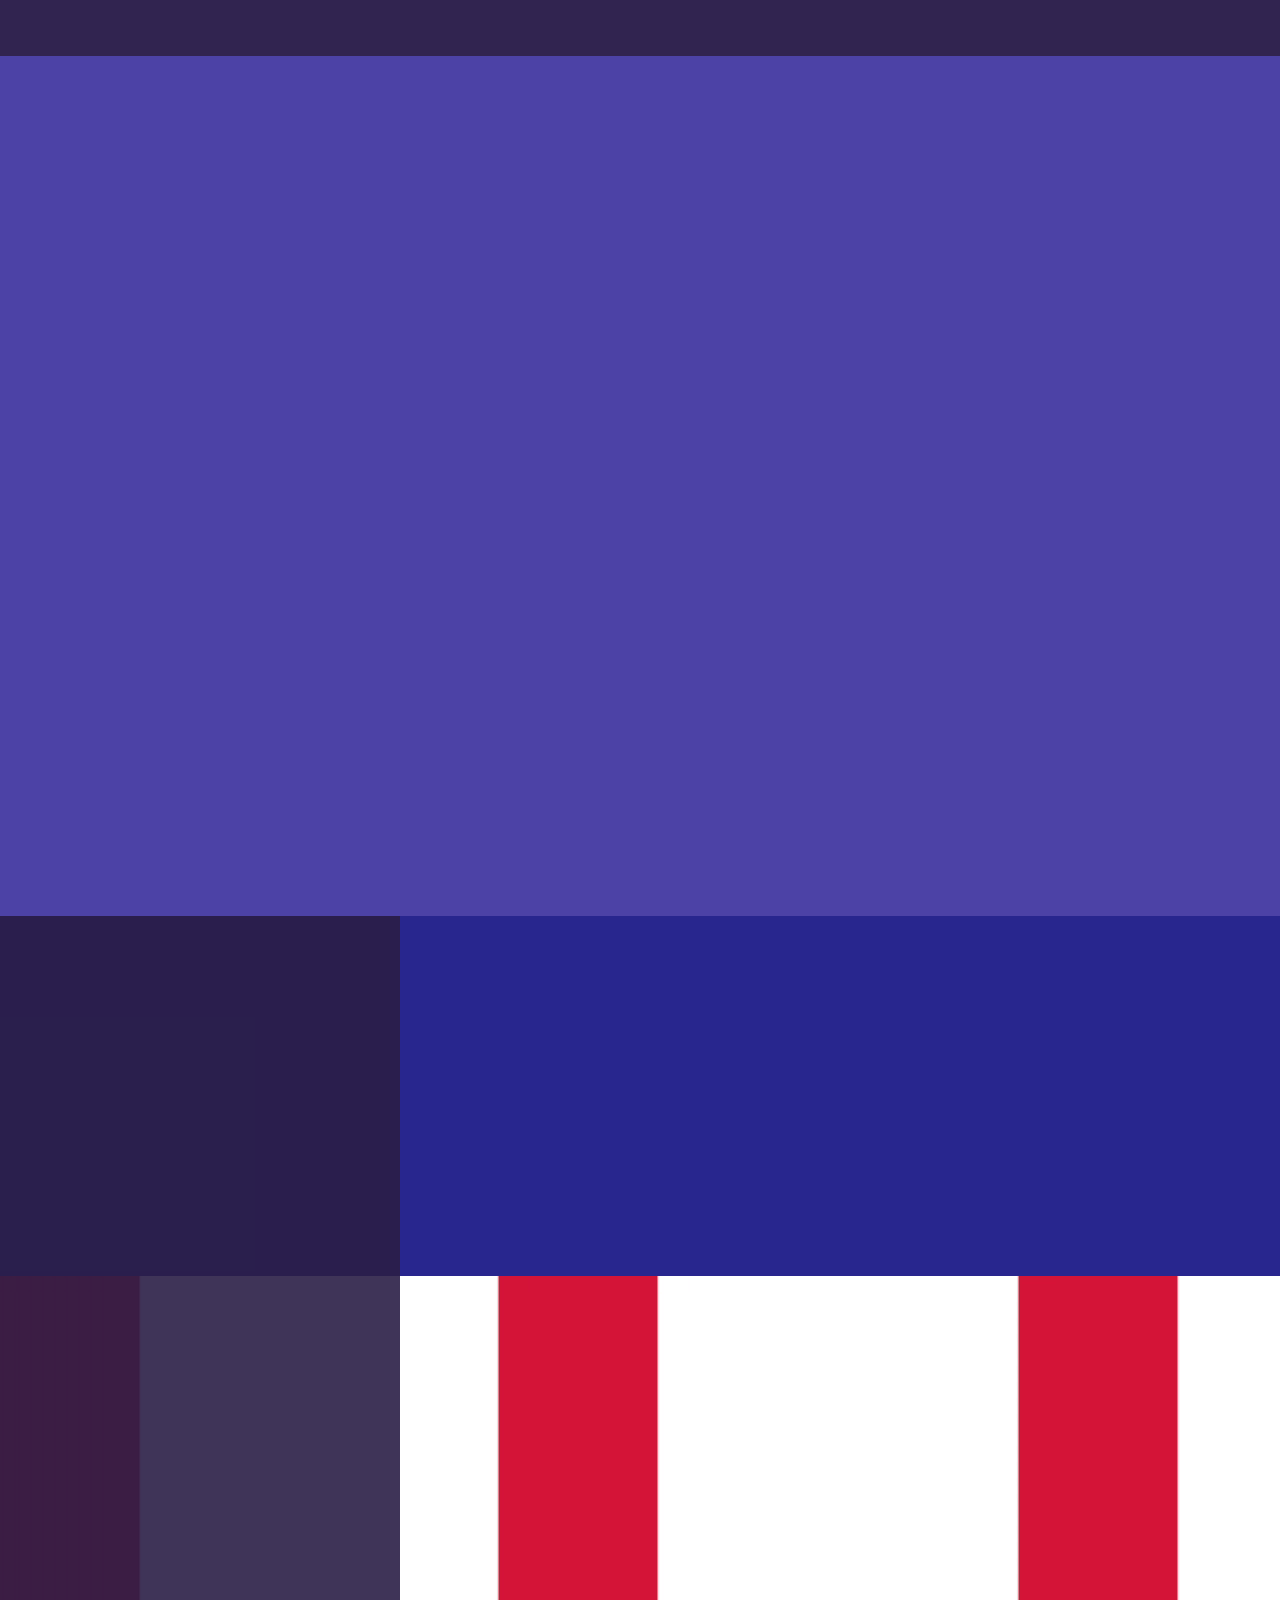
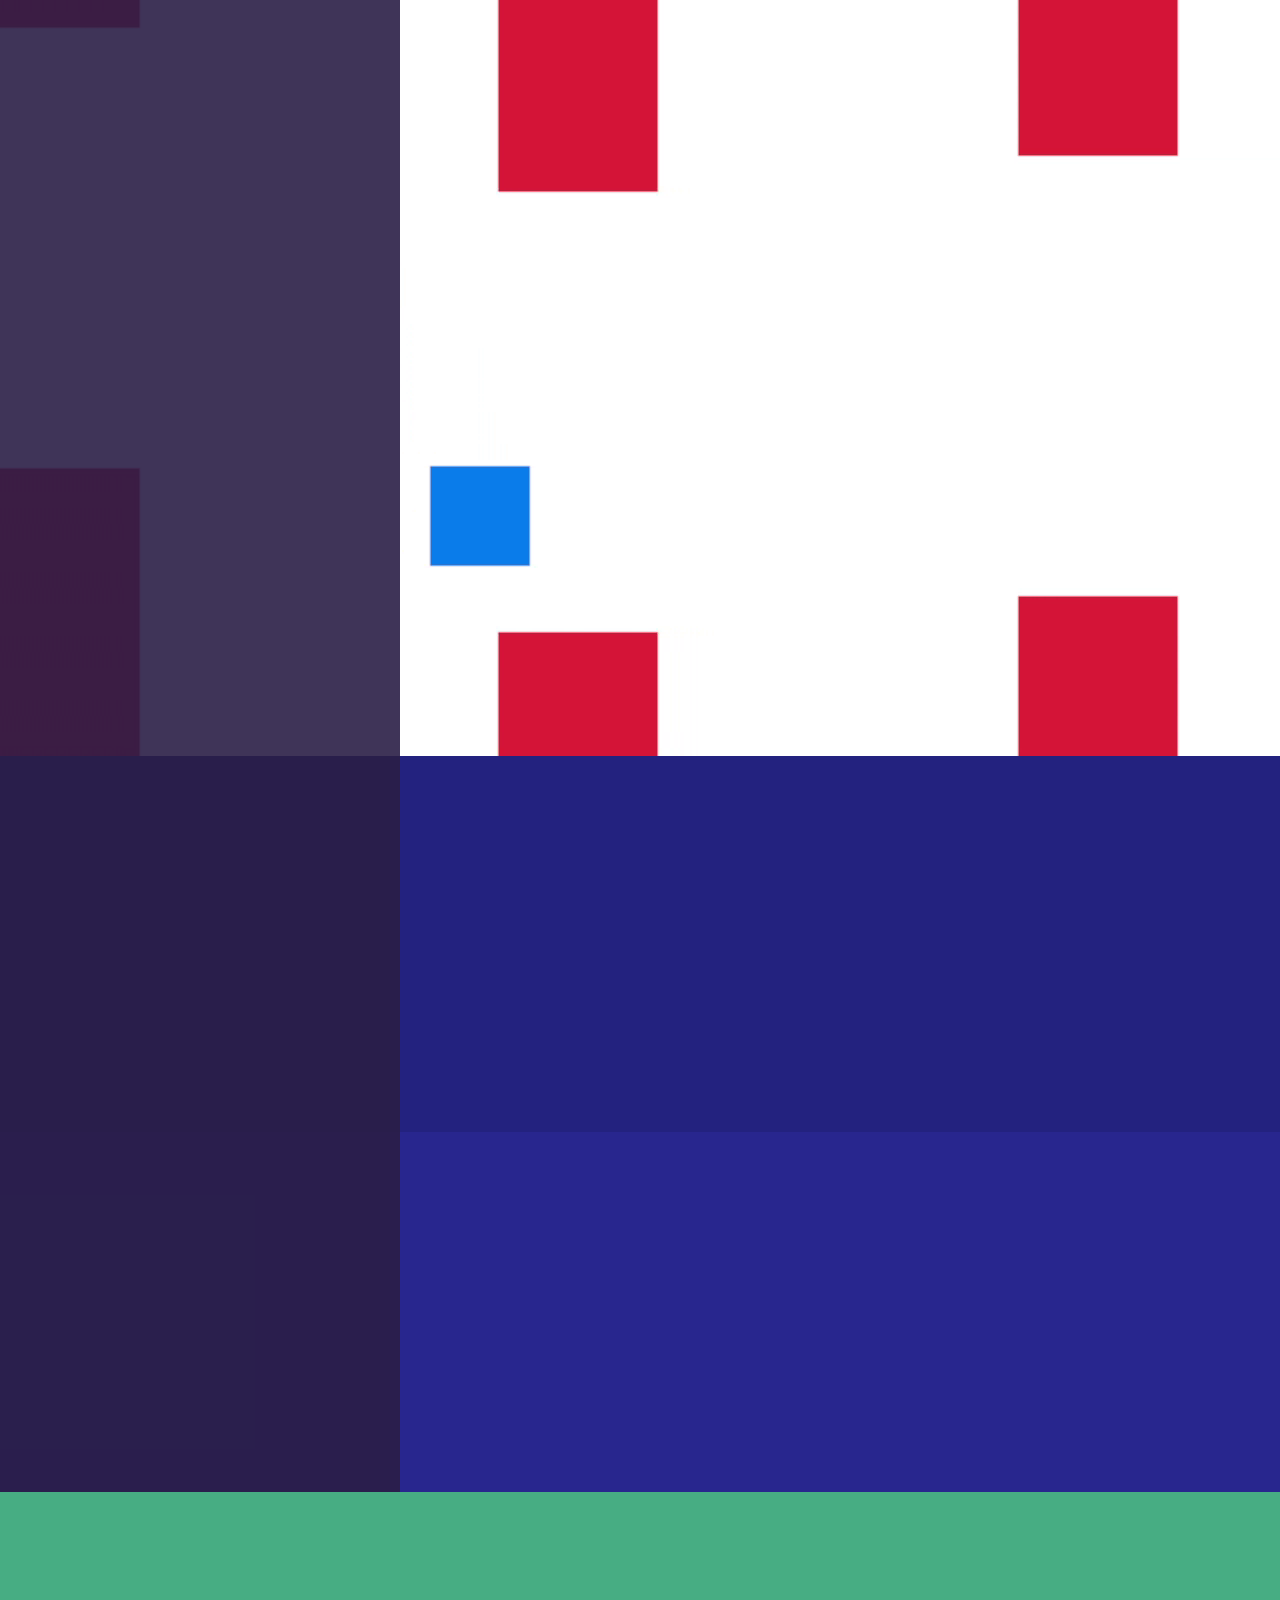
==== commit 52cf327b: "Update index.html" ====
--- a/index.html
+++ b/index.html
@@ -76,7 +76,7 @@
 							</div>
 						</section>
 						<section>
-							<a href="Unity Micro Games.html" class="image"><img src="images/unitygames.jpg" alt="" data-position="top center" /></a>
+							<a href="Unity Micro Games.html" class="image"><img src="images/unitygames1.jpg" alt="" data-position="top center" /></a>
 							<div class="content">
 								<div class="inner">
 									<h2>Unity Micro Games</h2>
